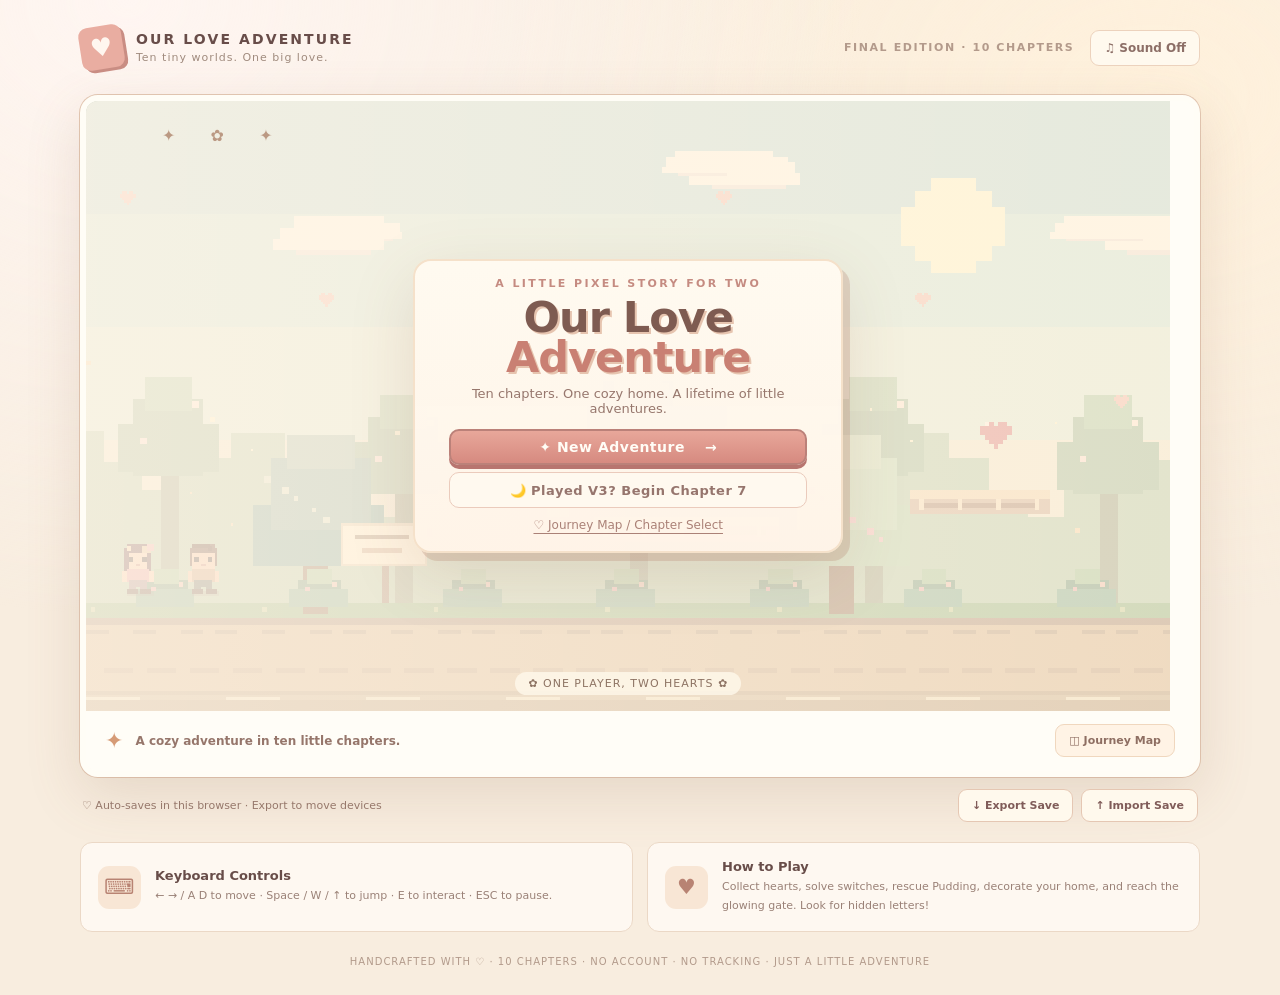
==== Our_Love_Adventure_Final.html @ 459f7eb4 "Add files via upload" ====
<!doctype html>
<html lang="en">
<head>
  <meta charset="UTF-8" />
  <meta name="viewport" content="width=device-width,initial-scale=1,viewport-fit=cover" />
  <meta name="theme-color" content="#fff0db" />
  <meta name="description" content="Our Love Adventure — a cozy ten-chapter pixel adventure about friendship, love, and a little dog named Pudding. Play in your browser!" />
  <meta property="og:title" content="Our Love Adventure · Final Edition" />
  <meta property="og:description" content="Ten tiny worlds. Two hearts. One cozy home. A free pixel adventure made with love." />
  
  <title>Our Love Adventure · Final Edition</title>
  <style>:root{color-scheme:light;--ink:#684d49;--ink2:#9c7e75;--cream:#fff7eb;--paper:#fffdf7;--peach:#eab29d;--rose:#dc897f;--tan:#ead8bd;--shadow:#d4aa90}*{box-sizing:border-box}html,body{margin:0;min-height:100%;font-family:ui-rounded,system-ui,sans-serif;background:radial-gradient(ellipse at 10% 0%,#fff6f2 0,transparent 45%),radial-gradient(ellipse at 90% 10%,#fff1dc 0,transparent 42%),#f8eddf;color:var(--ink)}body{overflow-x:hidden}body:before{content:"";position:fixed;inset:0;pointer-events:none;opacity:.27;background-image:radial-gradient(#d6bfa9 .65px,transparent .65px);background-size:18px 18px}.shell{width:min(1120px,calc(100% - 36px));margin:0 auto;position:relative}.topbar{height:95px;display:flex;align-items:center;justify-content:space-between;gap:12px}.brand{display:flex;align-items:center;gap:13px}.brand-heart{display:grid;place-items:center;background:#e9ada1;box-shadow:3px 3px 0 #c98d83;color:#fff6ef;width:43px;height:43px;font-size:25px;transform:rotate(-9deg);border-radius:9px}.brand strong{display:block;font-size:14px;letter-spacing:2.1px}.brand small{display:block;color:#a08b7e;font-size:11px;margin-top:4px;letter-spacing:1px}.header-actions{display:flex;align-items:center;gap:16px}.version{color:#b39a8b;font-size:11px;letter-spacing:1.6px;font-weight:800}.mini-button{border:1px solid #ecd2bd;background:#fff9ee;border-radius:9px;min-height:36px;padding:0 13px;color:#8c6e66;font:inherit;font-size:12px;font-weight:700;cursor:pointer}.mini-button:hover,.map-button:hover,.soft-button:hover{background:#f9e7d9}.game-shell{border:6px solid #fffdf6;box-shadow:0 18px 55px #8b65502a,0 0 0 1px #e4c8b3;border-radius:18px;background:#fffdf7;overflow:hidden}.game-screen{position:relative;aspect-ratio:16 / 9;overflow:hidden;background:#f5d8be;isolation:isolate}.game-screen canvas{position:absolute;inset:0;width:100%;height:100%;object-fit:contain;image-rendering:pixelated;image-rendering:crisp-edges;display:block}.screen-overlay{position:absolute;inset:0;background:linear-gradient(90deg,#fff4e5c4,#fff1dd91);display:flex;align-items:center;justify-content:center;z-index:7}.menu-card{position:relative;text-align:center;padding:22px 47px 25px;width:min(425px,90%);border:2px solid #f5e1ca;border-radius:18px;box-shadow:7px 8px 0 #bb907b52,0 20px 65px #82594426;background:linear-gradient(180deg,#fffaf1fa,#fff4e8f9)}.landing-ornament{position:absolute;top:25px;left:7%;color:#bb9983;font-size:16px;letter-spacing:5px}.landing-bottom{position:absolute;bottom:16px;font-size:11px;color:#8d7363;letter-spacing:1px;background:#fff9eccc;padding:5px 13px;border-radius:20px}.eyebrow{color:#c58b81;font-weight:800;font-size:11px;letter-spacing:3px}.hero-mark{width:46px;height:45px;margin:8px auto 2px;color:#fff;background:#df9a91;clip-path:polygon(50% 90%,0 37%,0 14%,22% 0,50% 20%,78% 0,100% 14%,100% 37%);font-size:15px;line-height:29px}.menu-card h1{font-size:clamp(29px,4vw,43px);font-weight:900;letter-spacing:-1px;line-height:.95;margin:11px 0 12px;text-shadow:2px 2px #e6c4af;color:#7e5b51}.menu-card h1 span{color:#c98073}.hero-subtitle{font-size:13px;color:#97776d;margin:12px 0 23px}.menu-buttons{display:flex;flex-direction:column;align-items:stretch;gap:9px}.main-button,.soft-button{font-family:inherit;cursor:pointer;border-radius:10px;min-height:42px;font-weight:850;letter-spacing:.5px}.main-button{border:2px solid #bb8179;color:#fffdf6;background:linear-gradient(0deg,#d68a80,#e8a79a);box-shadow:0 4px 0 #b8756f;font-size:14px;display:flex;justify-content:center;align-items:center;gap:20px}.main-button:hover{filter:brightness(1.05)}.main-button:active{transform:translateY(3px);box-shadow:0 1px 0 #b8756f}.soft-button{background:#fff9ef;border:1px solid #ebcbbc;color:#96756d;font-size:13px}.text-button{border:0;background:transparent;color:#ab8177;cursor:pointer;padding:3px;font-size:12px;text-decoration:underline;text-underline-offset:4px;font-family:inherit}.below-screen{min-height:60px;padding:10px 19px;display:flex;gap:12px;align-items:center;justify-content:space-between}.mission{display:flex;align-items:center;gap:12px;color:#96766b;font-size:12px;font-weight:650}.mission-icon{color:#d69b76;font-size:22px}.map-button{padding:9px 13px;background:#fff3e5;color:#8e6e62;border:1px solid #f0d7be;border-radius:9px;font:inherit;font-size:11px;cursor:pointer;white-space:nowrap;font-weight:700}.footer-grid{margin-top:20px;display:grid;grid-template-columns:1fr 1fr;gap:14px}.info-card{background:#fffcf6c4;border:1px solid #ebd8c6;border-radius:12px;padding:16px 17px;display:flex;gap:14px;align-items:center}.info-symbol{width:43px;height:43px;background:#f8e6d5;border-radius:11px;display:grid;place-items:center;font-size:21px;flex-shrink:0;color:#b88373}.info-card h3{margin:0 0 4px;font-size:13px}.info-card p{margin:0;color:#9a8177;font-size:11px;line-height:1.7}.footer-note{text-align:center;color:#b29a8b;font-size:10px;letter-spacing:1px;margin:24px 0 28px}.hud{position:absolute;top:10px;left:10px;right:10px;display:flex;align-items:flex-start;justify-content:space-between;pointer-events:none;z-index:3;gap:8px}.hud-left,.hud-right{display:flex;gap:5px;align-items:center}.hud-left{flex-direction:column;align-items:flex-start}.hud-level,.hud-chapter,.counter,.hud-btn{background:#fff8e9eb;border:1px solid #e4c8ad;color:#835d55;border-radius:6px;box-shadow:2px 2px #c9987845;font-weight:900;font-size:10px;padding:5px 8px;line-height:1.2}.hud-chapter{font-size:9px;color:#a07c70;font-weight:700}.heart-counter{color:#cc766f}.hud-btn{pointer-events:auto;cursor:pointer;padding:4px 8px;font-size:12px}.hud-btn:hover{background:#fff}.hint-pill{position:absolute;left:50%;bottom:25px;transform:translateX(-50%);background:#fff8deeb;border:1px solid #c9a17d;box-shadow:0 3px #9d765c70;border-radius:7px;color:#795a4d;padding:5px 12px;font-size:10px;font-weight:900;z-index:3;white-space:nowrap}.toast{position:absolute;top:62px;left:50%;transform:translateX(-50%);background:#fff8e9;border:2px solid #e0ab8e;color:#a0655b;font-size:11px;font-weight:800;border-radius:8px;padding:6px 13px;z-index:5;box-shadow:3px 3px #d6a08280;max-width:80%;text-align:center}.dialogue{position:absolute;left:5%;right:5%;bottom:5%;min-height:70px;background:#fff9edfa;border:2px solid #d5a98d;border-radius:9px;box-shadow:5px 5px 0 #9c735d91;z-index:6;padding:12px 15px;display:flex;align-items:center;gap:13px}.dialogue-avatar{width:45px;height:45px;border:2px solid #e5b3a0;background:#f8d8cd;border-radius:7px;display:grid;place-items:center;font-size:23px;color:#d7857e;flex-shrink:0}.dialogue-body{flex:1;min-width:0}.dialogue-body strong{font-size:11px;color:#b67669}.dialogue-body p{margin:5px 0;color:#795d55;font-size:12px;line-height:1.6}.dialogue-next{align-self:end;white-space:nowrap;border:0;background:#e8ad9f;border-radius:6px;color:#fff;font-size:11px;font-weight:850;padding:8px 10px;cursor:pointer}.panel-card{background:#fffaf0;border:2px solid #d8b299;border-radius:13px;padding:25px 30px;max-height:90%;overflow-y:auto;width:min(540px,91%);box-shadow:8px 8px 0 #9d71528c;text-align:center}.panel-kicker{font-size:10px;color:#b18c7e;letter-spacing:2px;font-weight:900}.panel-card h2{font-size:25px;color:#86594f;margin:7px 0 9px}.panel-card p{font-size:13px;color:#927469;line-height:1.8;margin:6px 0 14px}.panel-actions{display:flex;flex-direction:column;gap:9px;margin-top:15px}.panel-actions .main-button,.panel-actions .soft-button{min-height:41px}.level-list{display:grid;gap:9px;margin:14px 0;text-align:left}.level-row{display:flex;gap:11px;align-items:center;border:1px solid #ebd4c0;border-radius:8px;padding:12px;background:#fffdf8;text-align:left;color:#8a6860;font:inherit;width:100%;cursor:pointer}.level-row strong{font-size:13px}.level-row small{display:block;color:#b09585;font-size:11px;margin-top:3px}.level-row[disabled]{opacity:.52;cursor:not-allowed}.level-row .level-emoji{font-size:23px}.level-row .level-status{margin-left:auto;font-size:11px;white-space:nowrap;font-weight:800;color:#bb8175}.summary-stats{display:flex;align-items:center;justify-content:center;gap:15px;margin-top:12px}.stat-block{padding:12px;background:#f8eadd;border-radius:8px}.stat-block b{font-size:21px;color:#c78971;display:block}.stat-block small{color:#9d8576;font-size:10px}.touch-bar{display:none;margin:12px 0 0;justify-content:space-between;align-items:center;gap:8px}.touch-group{display:flex;gap:9px}.touch-key{user-select:none;-webkit-user-select:none;touch-action:none;min-width:62px;height:58px;border:2px solid #e1bea5;border-bottom:5px solid #c9a38b;background:#fff9ec;color:#976a62;border-radius:13px;font-family:inherit;font-size:23px;font-weight:900;cursor:pointer;display:flex;align-items:center;justify-content:center;flex-direction:column}.touch-key small{font-size:9px;font-weight:850;margin-top:-2px}.touch-key:active,.touch-key.pressed{transform:translateY(2px);border-bottom-width:3px;background:#fce6d6}.jump-key{background:#ffe8d3}.action-key{background:#f8d7cf;color:#c26f70}.touch-help{font-size:10px;color:#a38a7e}.hidden{display:none!important}@media(max-width:720px){.shell{width:calc(100% - 16px)}.topbar{height:66px}.brand{gap:8px}.brand strong{font-size:11px;letter-spacing:1px}.brand small{font-size:9px}.brand-heart{width:32px;height:32px;font-size:20px}.version{display:none}.mini-button{padding:0 8px;min-height:30px;font-size:10px}.game-shell{border:3px solid #fffdf6;border-radius:11px}.landing-ornament,.landing-bottom{display:none}.menu-card{width:min(340px,90%);padding:11px 18px 12px;box-shadow:3px 4px 0 #bb907b52}.eyebrow{font-size:8px}.hero-mark{display:none}.menu-card h1{font-size:clamp(22px,6vw,31px);margin:6px 0 8px}.hero-subtitle{font-size:10px;margin:5px 0 11px}.menu-buttons{gap:5px}.main-button,.soft-button{min-height:30px;font-size:11px;box-shadow:0 2px 0 #b8756f}.text-button{font-size:10px}.below-screen{padding:7px 8px;min-height:40px}.mission{font-size:10px;gap:5px}.mission-icon{font-size:16px}.map-button{font-size:10px;padding:6px}.hud{top:5px;left:5px;right:5px}.hud-level,.hud-chapter,.counter,.hud-btn{font-size:8px;padding:3px 5px}.hud-chapter{display:none}.hint-pill{font-size:9px;bottom:7px;padding:3px 7px}.toast{top:35px;font-size:9px;padding:3px 6px}.dialogue{left:2%;right:2%;bottom:3%;padding:5px 8px;min-height:47px;gap:7px}.dialogue-avatar{height:31px;width:31px;font-size:16px}.dialogue-body strong{font-size:9px}.dialogue-body p{font-size:10px;margin:2px 0;line-height:1.35}.dialogue-next{font-size:9px;padding:5px}.panel-card{padding:13px 16px;max-height:96%}.panel-card h2{font-size:19px;margin:4px}.panel-card p{font-size:11px;line-height:1.4;margin:5px 0}.panel-kicker{font-size:9px}.level-list{margin:8px 0;gap:5px}.level-row{padding:7px}.level-row strong{font-size:11px}.level-row small{font-size:9px}.level-row .level-emoji{font-size:16px}.panel-actions{margin-top:8px;gap:5px}.panel-actions .main-button,.panel-actions .soft-button{min-height:30px}.footer-grid{grid-template-columns:1fr;gap:8px;margin-top:16px}.info-card{padding:11px}.info-card p{font-size:10px}.touch-bar:not(.hidden){display:flex}.touch-key{min-width:55px;height:52px}.touch-help{display:none}.footer-note{font-size:9px;margin:16px 0}}@media(max-width:390px){.brand small{display:none}.mini-button #audioLabel{display:none}.menu-card{padding:8px 13px}.menu-card h1{font-size:23px}.hero-subtitle{margin:5px 0}.touch-key{min-width:49px;height:48px}}@media(pointer:coarse){.touch-bar:not(.hidden){display:flex}}@media(prefers-reduced-motion:reduce){*{scroll-behavior:auto!important;transition:none!important}}

.v2-next-button{border-color:#b5b9a5;color:#657f73;background:#f0f6e9}.v2-next-button:hover{background:#e7f3e4}.unlock-note{border:1px solid #d4d6ab;background:#f2f5dc;color:#71806c;border-radius:10px;padding:8px;margin:10px 0;font-size:12px;font-weight:700}.ending-teaser{font-size:11px!important}.love-quote{font-weight:900;color:#bc7e73}

/* V3: home decoration and matching outfits */
.home-tools{display:flex;gap:7px;margin-left:auto;margin-right:3px}.home-tools.hidden{display:none!important}.v3-next-button{background:#fff0e9;border-color:#e2bba7;color:#a6756e}.shop-grid{display:grid;gap:8px;margin:13px 0;max-height:205px;overflow-y:auto;text-align:left;padding:2px}.shop-item{background:#fffdf6;border:1px solid #e8d1b8;border-radius:10px;padding:8px 10px;display:flex;align-items:center;gap:10px;text-align:left;font:inherit;cursor:pointer;color:#8a6a5d;width:100%}.shop-item:hover:not(:disabled){background:#fff0e4}.shop-item:disabled{opacity:.64;cursor:default}.shop-icon{font-size:23px;width:28px;text-align:center}.shop-description{display:flex;flex:1;min-width:0;flex-direction:column;gap:3px}.shop-description strong{font-size:12px}.shop-description small{font-size:10px;color:#ad9483}.shop-price{font-size:11px;font-weight:900;color:#b27d70;white-space:nowrap}@media(max-width:720px){.shop-grid{max-height:100px;gap:4px}.shop-item{padding:5px}.shop-icon{font-size:16px}.shop-description strong{font-size:10px}.shop-description small{font-size:8px}.shop-price{font-size:9px}.home-tools{gap:3px}.home-tools .map-button{font-size:9px;padding:5px}.menu-card .v3-next-button{min-height:28px}}@media(max-width:390px){.home-tools .map-button{padding:4px;font-size:8px}.below-screen{gap:3px}.mission{font-size:9px}}

/* Final Edition accessibility / GitHub Pages polish */
:focus-visible{outline:3px solid #aa6b87!important;outline-offset:2px}
button:disabled{cursor:not-allowed;opacity:.6}
.save-bar{display:flex;gap:8px;align-items:center;justify-content:flex-end;flex-wrap:wrap;margin:12px 2px 0}
.save-bar .save-note{font-size:11px;color:#96786b;margin-right:auto}
.save-button{border:1px solid #e5c7b3;border-radius:9px;background:#fff9ed;color:#805c59;padding:9px 13px;font:inherit;font-size:11px;font-weight:750;cursor:pointer}
.save-button:hover{background:#fcebe0}
#menuOverlay .menu-card{width:min(430px,91%);padding:16px 34px}
#menuOverlay .hero-subtitle{margin:7px 0 13px}
#menuOverlay .menu-buttons{gap:7px}
#menuOverlay .main-button,#menuOverlay .soft-button{min-height:36px}
#menuOverlay .eyebrow{letter-spacing:2.4px}
#menuOverlay h1{margin:7px 0 8px}
#menuOverlay .hero-mark{display:none}
@media(max-width:720px){
  .save-bar{justify-content:center}.save-bar .save-note{width:100%;text-align:center}
  #menuOverlay .menu-card{width:min(340px,92%);padding:7px 18px 9px}
  #menuOverlay .eyebrow{font-size:8px;letter-spacing:1px}
  #menuOverlay .menu-card h1{font-size:clamp(20px,5.5vw,26px);margin:4px 0 5px}
  #menuOverlay .hero-subtitle{font-size:9px;margin:4px 0 6px}
  #menuOverlay .menu-buttons{gap:4px}
  #menuOverlay .main-button,#menuOverlay .soft-button{min-height:25px;box-shadow:none;font-size:10px}
  #menuOverlay .text-button{padding:1px}
}
@media(max-width:360px){#menuOverlay .menu-card{padding:5px 13px}#menuOverlay .menu-card h1{font-size:19px}}
@media(min-width:721px){.game-screen{max-height:610px}}
</style>
</head>
<body>
  <div class="shell">
    <header class="topbar">
      <div class="brand"><span class="brand-heart">♥</span><div><strong>OUR LOVE ADVENTURE</strong><small>Ten tiny worlds. One big love.</small></div></div>
      <div class="header-actions"><span class="version">FINAL EDITION · 10 CHAPTERS</span><button class="mini-button" id="audioBtn" aria-label="Toggle sound" title="Toggle sound">♫ <span id="audioLabel">Sound Off</span></button></div>
    </header>
    <main>
      <div class="game-shell">
        <div class="game-screen" id="gameScreen">
          <canvas id="game" width="480" height="270" aria-label="Our Love Adventure pixel platform game. Use keyboard or touch controls." role="img"></canvas>
          <div class="hud hidden" id="hud">
            <div class="hud-left"><span class="hud-level" id="hudLevel">🌸 01 / First Bloom Garden</span><span class="hud-chapter" id="hudObjective">Collect hearts to open the gate</span></div>
            <div class="hud-right"><div class="counter heart-counter">♥ <span id="heartCount">0 / 5</span></div><div class="counter" id="otherCounter" style="display:none"></div><button id="pauseBtn" class="hud-btn" title="Pause / Journey Map" aria-label="Pause game">Ⅱ</button></div>
          </div>
          <div class="hint-pill hidden" id="actionHint">Press E to interact</div>
          <div class="toast hidden" id="toast" role="status" aria-live="polite"></div>
          <div class="screen-overlay" id="menuOverlay">
            <div class="landing-ornament">✦ &nbsp; ✿ &nbsp; ✦</div>
            <div class="menu-card">
              <div class="eyebrow">A LITTLE PIXEL STORY FOR TWO</div>
              <div class="hero-mark">♥</div>
              <h1>Our Love<br/><span>Adventure</span></h1>
              <p class="hero-subtitle">Ten chapters. One cozy home. A lifetime of little adventures.</p>
              <div class="menu-buttons">
                <button id="startBtn" class="main-button">✦ New Adventure <span>→</span></button>
                <button id="continueBtn" class="soft-button hidden">↪ Continue My Story</button>
                <button id="chapterSevenBtn" class="soft-button">🌙 Played V3? Begin Chapter 7</button>
                <button id="selectBtn" class="text-button">♡ Journey Map / Chapter Select</button>
              </div>
            </div>
            <div class="landing-bottom">✿ ONE PLAYER, TWO HEARTS ✿</div>
          </div>
          <div class="screen-overlay hidden" id="panelOverlay"><div class="panel-card" id="panelCard"></div></div>
          <div class="dialogue hidden" id="dialogueBox" role="dialog" aria-label="Story dialogue">
            <span class="dialogue-avatar" id="dialogueAvatar">♥</span>
            <div class="dialogue-body"><strong id="dialogueWho">Narrator</strong><p id="dialogueText"></p></div>
            <button id="dialogueNext" class="dialogue-next">Next <span>›</span></button>
          </div>
        </div>
        <div class="below-screen">
          <div class="mission"><span class="mission-icon">✦</span><span id="missionText">A cozy adventure in ten little chapters.</span></div>
          <div class="home-tools hidden" id="homeTools"><button class="map-button" id="homeShopBtn">🛋️ Furniture</button><button class="map-button" id="homeClothesBtn">🧥 Outfits</button></div>
          <button class="map-button" id="mapBtn">◫ Journey Map</button>
        </div>
      </div>
      <div class="touch-bar hidden" id="touchBar" aria-label="Touch game controls">
        <div class="touch-group"><button id="leftTouch" class="touch-key" aria-label="Move left">◀</button><button id="rightTouch" class="touch-key" aria-label="Move right">▶</button></div>
        <span class="touch-help">Tap to move and explore</span>
        <div class="touch-group"><button id="jumpTouch" class="touch-key jump-key" aria-label="Jump">↑<small>JUMP</small></button><button id="actTouch" class="touch-key action-key" aria-label="Interact">♥<small>ACT</small></button></div>
      </div>
      <div class="save-bar">
        <span class="save-note">♡ Auto-saves in this browser · Export to move devices</span>
        <button class="save-button" id="exportSaveBtn">↓ Export Save</button>
        <button class="save-button" id="importSaveBtn">↑ Import Save</button>
        <input type="file" id="importSaveInput" accept=".json,application/json" style="display:none" aria-label="Choose a saved-game JSON file" />
      </div>
      <div class="footer-grid">
        <div class="info-card"><div class="info-symbol">⌨</div><div><h3>Keyboard Controls</h3><p>← → / A D to move · Space / W / ↑ to jump · E to interact · ESC to pause.</p></div></div>
        <div class="info-card"><div class="info-symbol">♥</div><div><h3>How to Play</h3><p>Collect hearts, solve switches, rescue Pudding, decorate your home, and reach the glowing gate. Look for hidden letters!</p></div></div>
      </div>
      <footer class="footer-note">HANDCRAFTED WITH ♡ · 10 CHAPTERS · NO ACCOUNT · NO TRACKING · JUST A LITTLE ADVENTURE</footer>
    </main>
  </div>
  <script>/* OUR LOVE ADVENTURE — FINAL EDITION
   Offline, single-player pixel adventure. No external assets or libraries.
   Canvas internal resolution: 480 × 270. All world positions are in game pixels.
*/
(() => {
'use strict';
const $ = id => document.getElementById(id);
const canvas = $('game');
const ctx = canvas.getContext('2d', {alpha: false});
ctx.imageSmoothingEnabled = false;
const W=480,H=270,FLOOR=222,KEY='our-love-adventure-final-v4',PREVIOUS_KEY='our-love-adventure-save-v3',OLD_KEY='our-love-adventure-save-v2',ANCIENT_KEY='our-love-adventure-save-v1';
const clamp=(n,a,b)=>Math.max(a,Math.min(b,n));
const range=(a,b)=>Math.abs(a-b);
const seeded=(n)=>((Math.sin(n*17.731+5.42)*43758.5453)%1+1)%1;
const rect=(x,y,w,h,color)=>{ctx.fillStyle=color;ctx.fillRect(Math.round(x),Math.round(y),Math.round(w),Math.round(h));};
const dot=(x,y,color,size=2)=>rect(x,y,size,size,color);
const textAt=(text,x,y,color='#785b4b',font='bold 10px sans-serif',align='left')=>{ctx.fillStyle=color;ctx.font=font;ctx.textAlign=align;ctx.fillText(text,x,y);ctx.textAlign='left'};

const LEVELS=[
 {id:'garden',title:'First Bloom Garden',emoji:'🌸',number:'01',short:'Find courage among the cherry blossoms',width:1910,exit:1780,goal:5,
  grounds:[[0,590],[648,1194],[1272,1910]],platforms:[[225,184,82,11],[365,172,62,11],[765,188,75,11],[893,175,66,11],[1360,178,77,11]],
  hearts:[[145,190],[265,158],[402,146],[516,196],[734,196],[812,162],[925,149],[1081,191],[1344,193],[1391,152],[1570,194]],keys:[],stars:[],
  objects:[{x:132,type:'sign',label:'Garden sign',lines:[['Garden Sign','Welcome! Move with A / D or the arrow keys. Jump with Space. Collect at least five hearts.'],['Garden Sign','At the pink gate, press E or tap the heart button to travel onward.']]},{x:1047,type:'sign',label:'A little promise',lines:[['A Little Promise','Love is not always walking at the same speed. Sometimes it is choosing to wait.']]}],
  intro:[['Narrator','One morning, the stars of love scattered into tiny hearts across a storybook world.'],['Luna','Shall we find the hearts together?'],['Milo','Anywhere, as long as we go together.']],
  outro:[['Luna','The breeze smells like strawberries and spring.'],['Milo','Maybe adventures feel sweeter when we share them.']],
  message:'Collect five hearts, then reach the pink gate.',checkpoint:[42,650,1278]},
 {id:'town',title:'Heartfelt Town',emoji:'🏘️',number:'02',short:'Three keys and a little flower shop',width:1910,exit:1780,goal:5,
  grounds:[[0,620],[674,1155],[1220,1910]],platforms:[[274,191,74,10],[369,188,91,10],[848,191,68,10],[917,174,98,11],[1392,193,92,11]],
  hearts:[[148,194],[318,165],[516,193],[726,190],[885,164],[1055,193],[1278,194],[1463,168],[1631,195]],keys:[[413,161],[966,146],[1447,167]],stars:[],
  objects:[{x:192,type:'sign',label:'Town notice',lines:[['Town Notice','Three golden keys are hidden around town. Collect them and five hearts to unlock the exit.']]},
   {x:771,type:'flower',label:'Flower stall',lines:[['Florist','A small bouquet for two lovely adventurers!'],['Luna','Let’s carry these flowers into our next chapter.']]},
   {x:1161,type:'sign',label:'Coffee shop',lines:[['Coffee Shop','Today’s special: hot chocolate, cake, and an extra spoonful of happiness.']]}],
  intro:[['Narrator','Beyond the garden sits a small town with glowing windows and friendly shops.'],['Milo','I heard three lost keys open its gate.'],['Luna','Then let’s explore. Maybe there is cake, too!']],
  outro:[['Milo','Three keys, one bouquet, and so many little moments.'],['Luna','The sky looks cloudy ahead. Shall we share an umbrella?']],
  message:'Find three keys and five hearts before leaving town.',checkpoint:[42,680,1230]},
 {id:'rain',title:'Promise in the Rain',emoji:'☔',number:'03',short:'Share an umbrella and restore the bridge',width:1910,exit:1780,goal:5,
  grounds:[[0,1064],[1169,1910]],platforms:[[280,188,88,11],[581,184,82,11],[887,186,75,11],[1258,187,87,11],[1544,181,83,11]],
  hearts:[[154,195],[322,161],[565,196],[626,157],[843,191],[922,160],[1200,197],[1291,159],[1575,153],[1690,194]],keys:[],stars:[],
  objects:[{x:186,type:'sign',label:'Rainy-day guide',lines:[['Rainy-day Guide','Find the umbrella and activate both glowing switches.']]},
   {x:748,type:'switch',label:'First rain switch',switchId:'bridge'},
   {x:1367,type:'switch',label:'Second rain switch',switchId:'beacon'}],umbrellaX:465,
  intro:[['Narrator','Soft rain begins to fall, turning puddles into little mirrors.'],['Luna','I think we need an umbrella.'],['Milo','Then let’s find one. Even rainy days can be beautiful together.']],
  outro:[['Luna','Look, a rainbow!'],['Milo','Sunny days and rainy days are both worth sharing.']],
  message:'Find the umbrella, activate two switches, and collect five hearts.',checkpoint:[42,530,1185]},
 {id:'forest',title:'Starlit Forest',emoji:'✨',number:'04',short:'Rescue Pudding and light the forest paths',width:2110,exit:1972,goal:6,
  grounds:[[0,856],[988,1374],[1505,2110]],platforms:[[290,187,74,10],[605,179,81,10],[1075,189,85,10],[1570,181,83,11],[1810,176,92,11]],
  hearts:[[150,196],[318,160],[493,193],[660,154],[800,195],[1082,194],[1132,163],[1318,195],[1590,156],[1745,195],[1846,149]],keys:[],stars:[],
  objects:[{x:159,type:'sign',label:'Forest sign',lines:[['Forest Sign','A little dog is lost nearby. Find him, then light both forest bridges.']]},
   {x:461,type:'dog',label:'Rescue the puppy'},
   {x:754,type:'switch',label:'Pudding’s starlight switch',switchId:'forest_bridge',needs:'dogpartner'},
   {x:1253,type:'switch',label:'Forest glade switch',switchId:'forest_glade',needs:'partner'},
   {x:1680,type:'secret',label:'A moonlit letter',secretId:'moonletter',lines:[['Luna','A tiny glowing envelope!'],['Secret Letter','Every path we walk together becomes a constellation in my heart.'],['Milo','Let’s keep it safe.']] }],
  intro:[['Narrator','Moonlight guides the two adventurers into a softly glowing forest.'],['Luna','Did you hear that little bark?'],['Milo','Let’s see who needs help. Nobody gets left behind.']],
  outro:[['Luna','Pudding has found his people!'],['Milo','Next stop: a bridge above the clouds.']],
  message:'Rescue Pudding, light both bridges, and collect six hearts.',checkpoint:[42,510,1008,1530]},
 {id:'sky',title:'Bridge of Clouds',emoji:'🌈',number:'05',short:'Collect star wishes high above the world',width:2210,exit:2070,goal:7,
  grounds:[[0,488],[618,1060],[1190,1683],[1814,2210]],platforms:[[220,179,85,11],[712,185,78,11],[1340,177,93,11],[1908,181,90,11]],
  hearts:[[153,193],[254,153],[418,193],[670,195],[749,159],[918,195],[1250,195],[1372,152],[1545,193],[1844,195],[1955,155]],
  stars:[[329,199],[825,196],[1460,195],[1940,158]],keys:[],
  objects:[{x:156,type:'sign',label:'Cloud travel guide',lines:[['Travel Guide','Light three cloud switches. Collect at least three star wishes along the way.']]},
   {x:426,type:'switch',label:'Wind switch',switchId:'sky_wind',needs:'partner'},
   {x:990,type:'switch',label:'Pudding’s cloud switch',switchId:'sky_cloud',needs:'dog'},
   {x:1612,type:'switch',label:'Star-wish switch',switchId:'sky_wish',needs:'stars'},
   {x:1925,type:'secret',label:'A wish in a bottle',secretId:'wishbottle',lines:[['Luna','There is a tiny wish bottle in the clouds.'],['Wish Bottle','May we always find each other, no matter how far we wander.'],['Milo','That’s my favorite wish.']]}],
  intro:[['Narrator','The forest opens to islands floating in a sea of clouds.'],['Milo','Some of these bridges only appear when we light their switches.'],['Luna','Then the three of us will make our own path.']],
  outro:[['Luna','The stars found their way home! Look, a light in the distance.'],['Milo','A little house is waiting at the end of the rainbow.']],
  message:'Find three star wishes, light three bridges, and collect seven hearts.',checkpoint:[42,635,1208,1832]},
 {id:'home',title:'Our Cozy Home',emoji:'🏡',number:'06',short:'A place to rest, decorate, and dream',width:1290,exit:1180,goal:5,
  grounds:[[0,1290]],platforms:[],hearts:[[130,197],[319,196],[515,195],[795,195],[1024,194],[1110,197]],keys:[],stars:[],
  objects:[{x:142,type:'sign',label:'Welcome home',lines:[['Welcome Home','Three warm lamps are waiting to be switched on.'],['Welcome Home','Find the furniture shop, decorate with at least two items, and light the lamps before leaving.']]},
   {x:263,type:'switch',label:'Living-room light',switchId:'home_living',needs:'partner'},
   {x:432,type:'decor',label:'Furniture shop'},
   {x:625,type:'switch',label:'Kitchen light',switchId:'home_kitchen',needs:'partner'},
   {x:761,type:'wardrobe',label:'Matching outfits'},
   {x:929,type:'switch',label:'Balcony light',switchId:'home_balcony',needs:'dog'},
   {x:1040,type:'secret',label:'The letter behind the bookshelf',secretId:'homesecret',lines:[['Luna','There is a folded letter behind the bookshelf!'],['Secret Letter','I don’t need a grand adventure every day. Coming home to you is magic enough.'],['Milo','Then let’s keep making ordinary days extraordinary.']]}],
  intro:[['Narrator','At the end of the cloud bridge stands a little home, glowing like a candle.'],['Luna','We made it! It is still a little empty, though.'],['Milo','Let’s light it up, pick some furniture, and make a cozy corner for Pudding.']],
  outro:[['Luna','Every light is glowing. It really feels like home now.'],['Milo','And our journey is not over. Let’s go see what lies beyond our doorstep!'],['Pudding','Woof! Our next adventure awaits!']],
  message:'Light three lamps, buy two decorations, and collect five hearts.',checkpoint:[42,350,670,1010]},
 {id:'lake',title:'Moonlight Lake',emoji:'🌙',number:'07',short:'Follow floating lanterns across the water',width:2070,exit:1930,goal:7,
  grounds:[[0,500],[625,1040],[1160,1540],[1655,2070]],platforms:[[200,174,83,11],[735,181,85,11],[1214,177,85,11],[1710,180,83,11]],
  bridgeGaps:[['lake_one',500,625],['lake_two',1040,1160],['lake_three',1540,1655]],
  hearts:[[137,195],[231,150],[396,194],[667,194],[762,155],[949,193],[1194,195],[1247,151],[1412,193],[1682,194],[1745,153],[1895,193]],
  stars:[[333,193],[829,197],[1333,192],[1738,194]],keys:[],
  objects:[{x:143,type:'sign',label:'Lantern keeper',lines:[['Lantern Keeper','Three moonlit bridges sleep beneath the lake. Light the lanterns to cross.'],['Lantern Keeper','Keep your companion close, and gather three moon sparks for the final lantern.']]},
   {x:444,type:'switch',label:'First lake lantern',switchId:'lake_one',needs:'partner'},
   {x:983,type:'switch',label:'Second lake lantern',switchId:'lake_two',needs:'dog'},
   {x:1479,type:'switch',label:'Third lake lantern',switchId:'lake_three',needs:'stars'},
   {x:1800,type:'secret',label:'Message in a paper boat',secretId:'paperboat',lines:[['Luna','A little paper boat washed up by the shore.'],['Paper Boat','Even across the widest lake, I would always choose the path that leads to you.']]}],
  intro:[['Narrator','Just beyond your new home, a silver lake shimmers under a peach-colored moon.'],['Luna','The lanterns are out! We can bring their light back.'],['Milo','One little flame at a time.']],
  outro:[['Milo','The entire lake looks like the night sky now.'],['Luna','And we made every lantern shine, together.']],
  message:'Collect seven hearts and three moon sparks. Light all three lantern bridges.',checkpoint:[42,640,1178,1670]},
 {id:'carnival',title:'Sweetheart Carnival',emoji:'🎡',number:'08',short:'Playful booths, golden tickets, and warm lights',width:2060,exit:1920,goal:7,
  grounds:[[0,2060]],platforms:[[247,174,86,10],[710,183,96,10],[1221,174,95,10],[1680,181,90,10]],
  hearts:[[144,195],[277,148],[450,195],[651,194],[745,155],[910,194],[1090,193],[1254,150],[1420,194],[1705,155],[1850,193]],
  stars:[[350,196],[940,195],[1510,195],[1808,194]],keys:[],
  objects:[{x:139,type:'sign',label:'Carnival guide',lines:[['Carnival Guide','Collect three golden tickets and turn on all three festival booths.'],['Carnival Guide','Take your time! Every light makes this night a little brighter.']]},
   {x:505,type:'switch',label:'Candy booth',switchId:'fair_candy',needs:'partner'},
   {x:1170,type:'switch',label:'Carousel booth',switchId:'fair_carousel',needs:'dog'},
   {x:1770,type:'switch',label:'Fireworks booth',switchId:'fair_fireworks',needs:'stars'},
   {x:1558,type:'secret',label:'Prize-booth postcard',secretId:'carnivalcard',lines:[['Milo','This little postcard was meant for us.'],['Postcard','The best prize is finding someone who makes ordinary nights feel like a festival.']]}],
  intro:[['Narrator','Music drifts across a meadow. A sleepy carnival is ready to open.'],['Luna','Look at all these candy-colored booths!'],['Milo','Let’s collect the tickets and bring the carnival to life.']],
  outro:[['Luna','The carousel spins, and the carnival glitters!'],['Milo','My favorite ride is whatever we ride together.']],
  message:'Gather three golden tickets, light three booths, and collect seven hearts.',checkpoint:[42,600,1190,1660]},
 {id:'coast',title:'Lighthouse Promise',emoji:'🌊',number:'09',short:'Light the way home beneath a velvet sky',width:2140,exit:2000,goal:8,
  grounds:[[0,700],[826,1430],[1550,2140]],platforms:[[245,174,81,10],[960,174,82,10],[1620,177,85,10]],
  bridgeGaps:[['coast_pier',700,826],['coast_bridge',1430,1550]],
  hearts:[[137,195],[277,149],[450,194],[619,194],[852,195],[998,150],[1170,194],[1350,194],[1574,194],[1659,151],[1850,193],[1960,194]],
  stars:[[341,195],[1100,195],[1730,194],[1850,153]],keys:[],
  objects:[{x:140,type:'sign',label:'Coastal sign',lines:[['Coastal Sign','The lighthouse has gone dark! Restore both sea bridges and collect three sea stars.'],['Coastal Sign','Then light the lighthouse to guide every lost traveler home.']]},
   {x:628,type:'switch',label:'First wooden pier',switchId:'coast_pier',needs:'partner'},
   {x:1355,type:'switch',label:'Second wooden pier',switchId:'coast_bridge',needs:'dog'},
   {x:1910,type:'switch',label:'Lighthouse beacon',switchId:'coast_beacon',needs:'stars'},
   {x:1800,type:'secret',label:'Seaside message bottle',secretId:'coastletter',lines:[['Luna','A note from a traveler long ago.'],['Message Bottle','When the sea is dark, be someone else’s light.']]}],
  intro:[['Narrator','At the edge of the world, the sea whispers against a quiet pier.'],['Luna','The lighthouse is dark. Someone could lose their way.'],['Milo','We have plenty of light to share. Let’s help.']],
  outro:[['Milo','The lighthouse is shining again!'],['Luna','Now every boat can find its way home. So can we.']],
  message:'Collect eight hearts and three sea stars. Restore two piers and the lighthouse.',checkpoint:[42,840,1568]},
 {id:'forever',title:'The Forever Garden',emoji:'💞',number:'10',short:'One last wish beneath a thousand stars',width:2170,exit:2030,goal:9,
  grounds:[[0,2170]],platforms:[[227,177,90,10],[676,178,85,10],[1065,174,85,10],[1500,175,90,10],[1843,180,80,10]],
  hearts:[[138,195],[262,151],[427,195],[609,195],[712,153],[900,194],[1100,148],[1278,195],[1529,150],[1620,195],[1871,153],[1950,194]],
  stars:[[388,196],[947,195],[1444,193],[1804,195]],keys:[],
  objects:[{x:130,type:'sign',label:'Forever Garden sign',lines:[['Garden Sign','This is the final chapter. Bring the four wishing stones to life.'],['Garden Sign','Collect three memory stars and nine hearts, then meet at the glowing archway.']]},
   {x:354,type:'switch',label:'Stone of Laughter',switchId:'wish_laugh',needs:'partner'},
   {x:787,type:'switch',label:'Stone of Courage',switchId:'wish_courage',needs:'dog'},
   {x:1210,type:'switch',label:'Stone of Home',switchId:'wish_home',needs:'partner'},
   {x:1710,type:'switch',label:'Stone of Forever',switchId:'wish_forever',needs:'stars'},
   {x:1885,type:'secret',label:'The last love letter',secretId:'foreverletter',lines:[['Luna','There is one more letter tucked into the flowers...'],['Last Letter','Our adventure was never about finding the perfect place. It was about finding someone to share every place with.'],['Milo','And I would choose this adventure with you again. Every time.']]}],
  intro:[['Narrator','Following the lighthouse beam, the three friends find a garden under a sky full of stars.'],['Milo','Ten chapters, countless small miracles.'],['Luna','Let’s make one final wish together.']],
  outro:[['Luna','All four wishing stones are glowing.'],['Milo','Our story ends here on the map, but not in our hearts.'],['Pudding','Woof! There is always room for one more adventure.']],
  message:'Find nine hearts and three memory stars, light four wishing stones, and reach the final arch.',checkpoint:[42,590,1100,1610]}
];
const HOME_ITEMS=[
 {id:'sofa',name:'Peach Loveseat',price:55,icon:'🛋️',desc:'A soft spot for two',x:200},
 {id:'rug',name:'Heart-Shaped Rug',price:35,icon:'💗',desc:'A little warmth underfoot',x:355},
 {id:'plant',name:'Window Plant',price:35,icon:'🪴',desc:'Growing together, slowly',x:550},
 {id:'books',name:'Storybook Shelf',price:60,icon:'📚',desc:'A shelf full of adventures',x:844},
 {id:'bed',name:'Pudding’s Dog Bed',price:45,icon:'🐶',desc:'A cozy place for Pudding',x:1015},
 {id:'lamp',name:'Starlight Lamp',price:45,icon:'✨',desc:'A little glow at night',x:720},
];
const CLOTHES=[{id:'daily',name:'Adventure Outfits',description:'Our classic look'},{id:'pajama',name:'Cozy Pajamas',description:'Pastel pink and misty blue'},{id:'stars',name:'Starlight Sweaters',description:'Woven with a sky full of stars'}];
const freshProgress=()=>({collected:[],keys:[],stars:[],switches:[],secrets:[],flower:false,umbrella:false,dogRescued:false,seen:[]});
function freshSave(){return {version:4,highestUnlocked:0,lastLevel:0,levels:{},sound:false,finished:false,started:false,dogUnlocked:false,legacyImported:false,coins:110,furniture:[],outfit:'daily'};}
function adaptSave(raw){
 if(!raw||typeof raw!=='object'||!Number.isInteger(raw.highestUnlocked)||![1,2,3,4].includes(raw.version))return null;
 const base=freshSave(),v=raw.version;
 let completed=raw.highestUnlocked;
 if(v===3 && raw.finished)completed=Math.max(completed,6);
 if(v===2 && raw.finished)completed=Math.max(completed,5);
 // Legacy versions used finished=true for their own final level. Keep chapter 10's ending separate.
 const validLevels={};
 for(const l of LEVELS){
  const p=raw.levels?.[l.id];if(!p||typeof p!=='object')continue;
  const clean=freshProgress();
  for(const k of ['collected','keys','stars','switches','secrets','seen'])if(Array.isArray(p[k]))clean[k]=p[k].filter(v=>typeof v==='string'||Number.isInteger(v)).slice(0,80);
  for(const k of ['flower','umbrella','dogRescued'])clean[k]=Boolean(p[k]);
  validLevels[l.id]=clean;
 }
 return {...base,version:4,started:Boolean(raw.started)||completed>0,highestUnlocked:clamp(completed,0,9),lastLevel:clamp(v<4 && raw.finished?completed:(raw.lastLevel||0),0,9),levels:validLevels,sound:Boolean(raw.sound),finished:v===4&&Boolean(raw.finished),dogUnlocked:Boolean(raw.dogUnlocked)||completed>=4,coins:Math.max(0,Math.min(99999,Number(raw.coins)||110)),furniture:Array.isArray(raw.furniture)?raw.furniture.filter(x=>HOME_ITEMS.some(t=>t.id===x)):[],outfit:CLOTHES.some(c=>c.id===raw.outfit)?raw.outfit:'daily',legacyImported:v<4};
}
function loadSave(){try{for(const key of [KEY,PREVIOUS_KEY,OLD_KEY,ANCIENT_KEY]){const raw=JSON.parse(localStorage.getItem(key));const adapted=adaptSave(raw);if(adapted)return adapted;}}catch(e){console.warn('Could not read saved progress',e)}return freshSave();}
let save=loadSave();
function writeSave(){try{localStorage.setItem(KEY,JSON.stringify(save));}catch(e){console.warn('Local save not available',e)}}
function progress(){const id=LEVELS[game.level].id;if(!save.levels[id])save.levels[id]=freshProgress();return save.levels[id];}

let game={mode:'menu',level:0,player:{x:45,y:200,w:14,h:22,vx:0,vy:0,onGround:false,face:1},partner:{x:14,y:200,face:1},dog:{x:-36,y:200,face:1,wag:0},camera:0,ticks:0,particles:[],jumpBuffer:0,hugTick:-400,checkpoint:45,dialogue:[],dialogueIndex:0,afterDialogue:null};
let buttons={left:false,right:false},jumpPressed=false,toastTimeout=null,lastCheckpointToast=-200;
let audioContext=null;
const SOUND_NOTES={collect:720,jump:380,heart:620,puzzle:530,fail:170,finish:800};
function beep(kind='collect'){
 if(!save.sound)return;
 try{const Audio=window.AudioContext||window.webkitAudioContext;if(!Audio)return;if(!audioContext)audioContext=new Audio();if(audioContext.state==='suspended')audioContext.resume();let now=audioContext.currentTime;
 let osc=audioContext.createOscillator(),gain=audioContext.createGain();osc.type='sine';osc.frequency.setValueAtTime(SOUND_NOTES[kind]||520,now);osc.frequency.exponentialRampToValueAtTime((SOUND_NOTES[kind]||520)*1.24,now+.09);gain.gain.setValueAtTime(.0001,now);gain.gain.exponentialRampToValueAtTime(.05,now+.01);gain.gain.exponentialRampToValueAtTime(.0001,now+.21);osc.connect(gain).connect(audioContext.destination);osc.start(now);osc.stop(now+.24);}catch(e){}
}
function soundUpdate(){ $('audioLabel').textContent=save.sound?'Sound On':'Sound Off';$('audioBtn').setAttribute('aria-pressed',String(save.sound)); }
soundUpdate();$('audioBtn').addEventListener('click',()=>{save.sound=!save.sound;soundUpdate();writeSave();beep('heart')});
function toast(msg){const el=$('toast');el.textContent=msg;el.classList.remove('hidden');clearTimeout(toastTimeout);toastTimeout=setTimeout(()=>el.classList.add('hidden'),2450)}
function particles(x,y,color,count=9){for(let i=0;i<count;i++)game.particles.push({x,y,dx:(seeded(game.ticks*3+i)-.5)*3.7,dy:-1.3-seeded(i*21+game.ticks)*2.0,life:35+Math.round(seeded(i+10)*15),color,size:seeded(i+61)> .5?2:3})}
function levelState(){return LEVELS[game.level]}
function updateHUD(){
 const L=levelState(),p=progress();$('hudLevel').textContent=`${L.emoji} ${L.number} / ${L.title}`;$('heartCount').textContent=`${p.collected.length} / ${L.goal}`;
 let objective=`Hearts ${p.collected.length}/${L.goal} · Find the gate`,other='';
 if(game.level===1){other=`🗝 ${p.keys.length}/3`;objective=`Keys ${p.keys.length}/3 · Hearts ${p.collected.length}/${L.goal}`;}
 if(game.level===2){other=`✦ ${p.switches.length}/2`;objective=`Umbrella ${p.umbrella?'✓':'–'} · Switches ${p.switches.length}/2`;}
 if(game.level===3){other=`✦ ${p.switches.length}/2`;objective=`Pudding ${p.dogRescued||save.dogUnlocked?'✓':'–'} · Bridges ${p.switches.length}/2`;}
 if(game.level===4){other=`⭐ ${p.stars.length}/3`;objective=`Wishes ${p.stars.length}/3 · Bridges ${p.switches.length}/3`;}
 if(game.level===5){other=`♥ ${save.coins} coins`;objective=`Lights ${p.switches.length}/3 · Furniture ${save.furniture.length}/2`;}
 if(game.level>=6){const need=game.level===9?4:3;other=`✦ ${p.switches.length}/${need}`;objective=`Stars ${p.stars.length}/3 · Switches ${p.switches.length}/${need}`;}
 $('hudObjective').textContent=objective;$('missionText').textContent=L.message;const counter=$('otherCounter');counter.textContent=other;counter.style.display=other?'block':'none';
}
function getCheckpoint(x){const points=levelState().checkpoint;return points.filter(p=>p<=x).pop()||42}
function initLevel(idx,showIntro=true){
 game.level=clamp(idx,0,LEVELS.length-1);game.player={x:45,y:192,w:14,h:22,vx:0,vy:0,onGround:false,face:1};game.partner={x:12,y:194,face:1};game.dog={x:-30,y:200,face:1,wag:0};game.camera=0;game.checkpoint=42;game.ticks=0;game.particles=[];game.jumpBuffer=0;game.mode='playing';save.lastLevel=game.level;save.started=true;writeSave();
 $('menuOverlay').classList.add('hidden');$('panelOverlay').classList.add('hidden');$('hud').classList.remove('hidden');$('touchBar').classList.remove('hidden');$('homeTools').classList.toggle('hidden',game.level!==5);updateHUD();if(showIntro)startDialogue(levelState().intro);
}
function setMenu(){
 game.mode='menu';game.level=clamp(save.lastLevel,0,LEVELS.length-1);game.camera=0;game.player.x=45;game.player.y=195;game.partner.x=16;game.partner.y=195;
 for(const id of ['hud','touchBar','homeTools','panelOverlay','dialogueBox','actionHint'])$(id).classList.add('hidden');$('menuOverlay').classList.remove('hidden');$('continueBtn').classList.toggle('hidden',!save.started);$('chapterSevenBtn').classList.remove('hidden');
}
function localStorageAvailable(){try{return typeof localStorage!=='undefined'}catch(e){return false}}
function startDialogue(lines,onComplete){game.dialogue=lines;game.dialogueIndex=0;game.afterDialogue=onComplete||null;game.mode='dialogue';$('dialogueBox').classList.remove('hidden');$('actionHint').classList.add('hidden');showDialogue()}
function showDialogue(){const line=game.dialogue[game.dialogueIndex];if(!line)return;$('dialogueWho').textContent=line[0];$('dialogueText').textContent=line[1];$('dialogueAvatar').textContent=line[0]==='Luna'?'🌸':line[0]==='Milo'?'🍯':line[0]==='Pudding'?'🐶':line[0].includes('Florist')?'☕':'✦';}
function nextDialogue(){if(game.mode!=='dialogue')return;game.dialogueIndex++;if(game.dialogueIndex<game.dialogue.length){beep('collect');showDialogue();return}$('dialogueBox').classList.add('hidden');const done=game.afterDialogue;game.afterDialogue=null;game.mode='playing';if(done)done()}
$('dialogueNext').addEventListener('click',nextDialogue);
function showPanel(html,mode='panel'){game.mode=mode;$('actionHint').classList.add('hidden');$('panelCard').innerHTML=html;$('panelOverlay').classList.remove('hidden')}
function hidePanel(){if(game.mode==='complete' || game.mode==='ending')return;$('panelOverlay').classList.add('hidden');game.mode=$('menuOverlay').classList.contains('hidden')?'playing':'menu'}
function showMap(){
 const fromGame=game.mode!=='menu';const rows=LEVELS.map((l,i)=>{const unlocked=i<=save.highestUnlocked;const p=save.levels[l.id]||freshProgress();return `<button class="level-row" data-level="${i}" ${unlocked?'':'disabled'}><span class="level-emoji">${l.emoji}</span><span><strong>CHAPTER ${l.number} · ${l.title}</strong><small>${l.short}</small></span><span class="level-status">${unlocked?`${p.collected.length} ♥`:'🔒 Locked'}</span></button>`}).join('');
 showPanel(`<div class="panel-kicker">TEN CHAPTERS · ONE HEART</div><h2>♡ Journey Map</h2><p>Replay any unlocked chapter. Your collectibles and decorations stay saved.</p><div class="level-list">${rows}</div><div class="panel-actions"><button id="mapClose" class="soft-button">Back to ${fromGame?'Game':'Menu'}</button></div>`,'map');$('mapClose').onclick=hidePanel;document.querySelectorAll('[data-level]').forEach(btn=>btn.addEventListener('click',()=>initLevel(Number(btn.dataset.level))));
}
function showPause(){
 if(game.mode!=='playing')return;
 showPanel(`<div class="panel-kicker">TAKE A LITTLE BREATHER</div><h2>☕ Paused</h2><p>Every step counts. There is no rush when we are together.</p><div class="summary-stats"><div class="stat-block"><b>${progress().collected.length}</b><small>Hearts found</small></div><div class="stat-block"><b>${game.level+1}/${LEVELS.length}</b><small>Chapter</small></div></div><div class="panel-actions"><button id="resumeBtn" class="main-button">▶ Resume</button><button id="panelMapBtn" class="soft-button">◫ Journey Map</button><button id="backMenuBtn" class="soft-button">⌂ Main Menu</button></div>`,'pause');$('resumeBtn').onclick=hidePanel;$('panelMapBtn').onclick=showMap;$('backMenuBtn').onclick=()=>{writeSave();setMenu()};
}
function levelGoalCheck(){
 const L=levelState(),p=progress(),missing=[];
 if(p.collected.length<L.goal)missing.push(`${L.goal-p.collected.length} more heart(s)`);
 if(game.level===1&&p.keys.length<3)missing.push(`${3-p.keys.length} more key(s)`);
 if(game.level===2){if(!p.umbrella)missing.push('Find the umbrella');if(p.switches.length<2)missing.push('Light both rain switches')}
 if(game.level===3){if(!(p.dogRescued||save.dogUnlocked))missing.push('Rescue Pudding');if(p.switches.length<2)missing.push('Light both forest bridges')}
 if(game.level===4){if(p.stars.length<3)missing.push('Find three star wishes');if(p.switches.length<3)missing.push('Light all three cloud bridges')}
 if(game.level===5){if(p.switches.length<3)missing.push('Turn on three lamps');if(save.furniture.length<2)missing.push('Buy two decorations')}
 if(game.level>=6){if(p.stars.length<3)missing.push('Find three glowing stars');const need=game.level===9?4:3;if(p.switches.length<need)missing.push(`Activate ${need-p.switches.length} more switch(es)`)}
 return missing;
}
function finishLevel(){
 if(game.mode==='complete'||game.mode==='ending')return;
 const L=levelState(),p=progress();game.mode='complete';save.highestUnlocked=Math.max(save.highestUnlocked,Math.min(game.level+1,LEVELS.length-1));save.lastLevel=Math.min(game.level+1,LEVELS.length-1);
 if(game.level===LEVELS.length-1)save.finished=true;writeSave();beep('finish');particles(game.player.x+8,game.player.y-8,'#ffdc75',26);
 startDialogue(L.outro,()=>{
  game.mode='complete';
  if(game.level<LEVELS.length-1){
   const bonus=game.level===3?'<div class="unlock-note">🐶 Pudding has joined your adventure!</div>':'';
   showPanel(`<div class="panel-kicker">CHAPTER COMPLETE · ${L.number}</div><h2>♥ ${L.title}</h2><p>Another beautiful chapter. Your next adventure is waiting.</p>${bonus}<div class="summary-stats"><div class="stat-block"><b>${p.collected.length}</b><small>Hearts found</small></div><div class="stat-block"><b>${(p.stars?.length||p.keys?.length||p.switches?.length)||'✓'}</b><small>Extra treasures</small></div></div><div class="panel-actions"><button class="main-button" id="nextLevelBtn">Next Chapter →</button><button class="soft-button" id="finishMenuBtn">Main Menu</button></div>`,'complete');
   $('nextLevelBtn').onclick=()=>initLevel(game.level+1);$('finishMenuBtn').onclick=setMenu;
  }else showEnding();
 });
}
function showEnding(){
 game.mode='ending';const total=LEVELS.reduce((sum,l)=>sum+(save.levels[l.id]?.collected?.length||0),0);
 const secrets=LEVELS.reduce((sum,l)=>sum+(save.levels[l.id]?.secrets?.length||0),0);
 const more=secrets>=7?'<p class="love-quote">💌 Secret ending: You collected every hidden letter. Some love stories are written in tiny moments.</p>':'';
 showPanel(`<div class="panel-kicker">OUR LOVE ADVENTURE · THE END</div><h2>💞 Here’s to Every Tomorrow</h2><p>From the first spring garden to this starlit night, every chapter brought us here.</p><p class="love-quote">“The greatest adventure isn’t finding a perfect world. It’s finding someone who makes every world feel like home.” ♡</p>${more}<div class="summary-stats"><div class="stat-block"><b>10 / 10</b><small>Chapters</small></div><div class="stat-block"><b>${total}</b><small>Hearts found</small></div><div class="stat-block"><b>${secrets} / 7</b><small>Hidden letters</small></div></div><p>🐶 Pudding is cheering for you both. Your story is just beginning.</p><div class="panel-actions"><button class="main-button" id="endingHome">🏡 Visit Our Cozy Home</button><button class="soft-button" id="endingMap">♡ Replay the Journey</button><button class="soft-button" id="endingMenu">⌂ Main Menu</button></div>`,'ending');
 $('endingHome').onclick=()=>initLevel(5,false);$('endingMap').onclick=showMap;$('endingMenu').onclick=setMenu;
}
function shopPanel(){
 if(game.level!==5)return;
 const items=HOME_ITEMS.map(item=>{const owned=save.furniture.includes(item.id),canAfford=save.coins>=item.price;
  return `<button class="shop-item" data-buy="${item.id}" ${owned||!canAfford?'disabled':''}><span class="shop-icon">${item.icon}</span><span class="shop-description"><strong>${item.name}</strong><small>${item.desc}</small></span><span class="shop-price">${owned?'✓ Owned':item.price+' ♥'}</span></button>`}).join('');
 showPanel(`<div class="panel-kicker">OUR COZY HOME · FURNITURE</div><h2>🛋️ Decorate Together</h2><p>Your love coins: <strong>${save.coins} ♥</strong> · Decorations: ${save.furniture.length}/6. Purchased items will appear in their cozy little spots.</p><div class="shop-grid">${items}</div><div class="panel-actions"><button class="soft-button" id="shopClose">Back to Our Home</button></div>`,'shop');
 document.querySelectorAll('[data-buy]').forEach(btn=>btn.addEventListener('click',()=>{const item=HOME_ITEMS.find(item=>item.id===btn.dataset.buy);if(!item||save.furniture.includes(item.id)||save.coins<item.price)return;save.coins-=item.price;save.furniture.push(item.id);writeSave();beep('heart');particles(item.x,180,'#f0bda7',22);updateHUD();shopPanel();toast('♥ Placed: '+item.name)}));$('shopClose').onclick=hidePanel;
}
function wardrobePanel(){
 if(game.level!==5)return;
 const items=CLOTHES.map(item=>`<button class="shop-item" data-outfit="${item.id}"><span class="shop-icon">${item.id==='daily'?'🧸':item.id==='pajama'?'🌙':'⭐'}</span><span class="shop-description"><strong>${item.name}</strong><small>${item.description}</small></span><span class="shop-price">${save.outfit===item.id?'✓ Wearing':'Try on →'}</span></button>`).join('');
 showPanel(`<div class="panel-kicker">TWO LITTLE OUTFITS</div><h2>🧥 Matching Wardrobe</h2><p>Pick a look for today. Milo and Luna will change together.</p><div class="shop-grid">${items}</div><div class="panel-actions"><button class="soft-button" id="wardrobeClose">Keep Exploring</button></div>`,'wardrobe');
 document.querySelectorAll('[data-outfit]').forEach(btn=>btn.addEventListener('click',()=>{save.outfit=btn.dataset.outfit;writeSave();beep('heart');wardrobePanel();toast('✨ Wearing: '+CLOTHES.find(c=>c.id===save.outfit).name)}));$('wardrobeClose').onclick=hidePanel;
}
function beginNew(){
 if(save.started&&typeof window.confirm==='function'&&!window.confirm('Start a new game? This replaces your current progress. Export your save first if you want to keep it.'))return;
 const sound=save.sound;save=freshSave();save.sound=sound;writeSave();initLevel(0);
}
// Returning V3 players can jump to the four brand-new chapters without losing their old file.
$('chapterSevenBtn').onclick=()=>{
 if(save.highestUnlocked<6){save.highestUnlocked=6;save.lastLevel=6;save.started=true;save.dogUnlocked=true;save.coins=Math.max(save.coins,200);writeSave()}
 initLevel(6);
};
$('homeShopBtn').onclick=shopPanel;$('homeClothesBtn').onclick=wardrobePanel;
$('startBtn').onclick=beginNew;$('continueBtn').onclick=()=>initLevel(clamp(save.lastLevel,0,save.highestUnlocked),false);$('selectBtn').onclick=showMap;$('mapBtn').onclick=showMap;$('pauseBtn').onclick=showPause;
// Safe, portable save transfer: use Export on a device and Import on another.
$('exportSaveBtn').onclick=()=>{
 const data=JSON.stringify({game:'Our Love Adventure',exportedAt:new Date().toISOString(),save},null,2);
 const blob=new Blob([data],{type:'application/json'});const url=URL.createObjectURL(blob);const a=document.createElement('a');a.href=url;a.download='our-love-adventure-save.json';document.body.appendChild(a);a.click();a.remove();setTimeout(()=>URL.revokeObjectURL(url),500);
 toast('Save downloaded. Keep it somewhere safe!');
};
$('importSaveBtn').onclick=()=>$('importSaveInput').click();
$('importSaveInput').addEventListener('change',async e=>{
 const file=e.target.files?.[0];if(!file)return;
 try{
  if(file.size>200000)throw Error('File is too large.');
  const data=JSON.parse(await file.text());const raw=data?.save||data;const imported=adaptSave(raw);
  if(!imported)throw Error('This is not a compatible adventure save.');
  if(!window.confirm('Import this save and replace progress on this browser?'))return;
  save=imported;writeSave();soundUpdate();setMenu();toast('Save imported! Your journey is ready.');
 }catch(error){window.alert('Could not import save: '+error.message)}finally{e.target.value='';}
});
function interact(){
 if(game.mode==='dialogue'){nextDialogue();return}if(game.mode!=='playing')return;
 const L=levelState(),p=progress(),x=game.player.x+7;
 if(range(x,L.exit)<42){const missing=levelGoalCheck();if(missing.length){toast('🚪 '+missing.join(' · '));beep('fail')}else finishLevel();return}
 const near=L.objects.map(o=>({...o,dist:range(x,o.x)})).filter(o=>o.dist<35).sort((a,b)=>a.dist-b.dist)[0];
 if(near){
  if(near.type==='sign'){startDialogue(near.lines);return}
  if(near.type==='decor'){shopPanel();return}
  if(near.type==='wardrobe'){wardrobePanel();return}
  if(near.type==='dog'){
   if(p.dogRescued||save.dogUnlocked){toast('🐶 Pudding wags his tail!');beep('heart');particles(near.x,193,'#ffdca7',7);return}
   p.dogRescued=true;save.dogUnlocked=true;game.dog.x=game.player.x-38;game.dog.y=game.player.y+9;writeSave();beep('heart');particles(near.x,199,'#e1b2aa',20);updateHUD();
   startDialogue([['Luna','A little puppy! Are you lost?'],['Milo','His name tag says Pudding. Want to come with us?'],['Pudding','Woof! ♥ Pudding has joined the adventure!']]);return;
  }
  if(near.type==='secret'){
   if(p.secrets.includes(near.secretId)){toast('💌 You already found this secret letter.');return}
   p.secrets.push(near.secretId);writeSave();beep('heart');particles(near.x,184,'#fff3cb',20);startDialogue(near.lines);return;
  }
  if(near.type==='flower'){
   if(!p.flower){p.flower=true;writeSave();particles(near.x,170,'#edaaa4');beep('heart');startDialogue(near.lines)}else startDialogue([['Florist','Carry your flowers gently. Your adventure has only begun!']]);return;
  }
  if(near.type==='switch'){
   if(p.switches.includes(near.switchId)){toast('✨ This switch is already glowing.');return}
   const partnerNear=range(game.partner.x+7,near.x)<65,dogNear=range(game.dog.x+6,near.x)<88;
   if(near.needs==='dogpartner'&&!(p.dogRescued||save.dogUnlocked)){toast('🐶 Rescue Pudding first!');return}
   if(near.needs==='dogpartner'&&(!partnerNear||!dogNear)){toast('💕 Wait for Luna and Pudding!');return}
   if(near.needs==='partner'&&!partnerNear){toast('💕 Wait for Luna to join you!');return}
   if(near.needs==='dog'&&(!save.dogUnlocked||!dogNear)){toast('🐶 Pudding needs to be nearby!');return}
   if(near.needs==='stars'&&p.stars.length<3){toast('⭐ Find three glowing stars first!');return}
   p.switches.push(near.switchId);writeSave();particles(near.x,160,'#ffdf88',24);beep('puzzle');updateHUD();
   const lines={home_living:'The living room feels warmer already!',home_kitchen:'We can bake cookies here someday!',home_balcony:'Woof! The balcony lamp shines!',bridge:'The bridge is back! We can cross safely.',beacon:'The rain is ending. Look at that light!',forest_bridge:'Pudding helped light the first bridge!',forest_glade:'The forest opened a path for us.',sky_wind:'The first cloud bridge is glowing!',sky_cloud:'Pudding made the next bridge appear!',sky_wish:'The final cloud bridge is ready!',lake_one:'A lantern bridge rises from the lake!',lake_two:'Pudding found another hidden path!',lake_three:'Every lantern is reflecting the stars!',fair_candy:'Sweet treats for everyone!',fair_carousel:'The carousel is spinning again!',fair_fireworks:'Look! A thousand lights in the sky!',coast_pier:'The first pier is safe to cross!',coast_bridge:'The second pier is back!',coast_beacon:'The lighthouse can guide everyone home!',wish_laugh:'May we always have reasons to laugh.',wish_courage:'May we be brave for each other.',wish_home:'May home always feel like this.',wish_forever:'May every tomorrow be a new chapter.'};
   startDialogue([[near.needs==='dog'?'Pudding':'Luna',lines[near.switchId]||'A warm light awakens.']]);return;
  }
 }
 if(save.dogUnlocked&&range(x,game.dog.x+6)<29&&game.level>=3){toast('🐾 Pudding nuzzles your hand!');beep('heart');particles(game.dog.x,game.dog.y,'#eebfa5',6);return}
 if(range(x,game.partner.x+7)<50){if(game.ticks-game.hugTick<70){toast('♡ We are already together.');return}game.hugTick=game.ticks;particles(x,game.player.y+4,'#f3a8b6',13);beep('heart');toast(['♡ A big, warm hug!','♥ Even ordinary days sparkle with you.','♡ Hand in hand, all the way.'][Math.floor(seeded(game.ticks)*3)]);return}
 toast('Move closer to a sign, switch, letter, or gate, then press E.');
}
function wantJump(){if(game.mode==='dialogue'){nextDialogue();return}if(game.mode==='playing')game.jumpBuffer=8}
function keydown(e){const tag=document.activeElement?.tagName;if(tag==='INPUT'||tag==='TEXTAREA')return;const key=e.key.toLowerCase();if(['arrowleft','arrowright','arrowup',' ','w','a','d','e','escape','enter'].includes(key))e.preventDefault();if(game.mode==='dialogue'){if(['e',' ','enter'].includes(key)&&!e.repeat)nextDialogue();return}
 if(key==='escape'){if(game.mode==='playing')showPause();else if(['pause','map'].includes(game.mode))hidePanel();return}
 if(game.mode!=='playing')return;if(key==='arrowleft'||key==='a')buttons.left=true;if(key==='arrowright'||key==='d')buttons.right=true;if((key==='arrowup'||key==='w'||key===' ')&&!e.repeat)wantJump();if(key==='e'&&!e.repeat)interact()}
function keyup(e){const key=e.key.toLowerCase();if(key==='arrowleft'||key==='a')buttons.left=false;if(key==='arrowright'||key==='d')buttons.right=false}
document.addEventListener('keydown',keydown);document.addEventListener('keyup',keyup);window.addEventListener('blur',()=>{buttons.left=false;buttons.right=false});
function touchHold(id,key){const el=$(id);el.addEventListener('pointerdown',e=>{e.preventDefault();el.setPointerCapture?.(e.pointerId);el.classList.add('pressed');buttons[key]=true});const end=e=>{e.preventDefault();buttons[key]=false;el.classList.remove('pressed')};el.addEventListener('pointerup',end);el.addEventListener('pointercancel',end);el.addEventListener('lostpointercapture',end)}
touchHold('leftTouch','left');touchHold('rightTouch','right');function tap(id,action){const el=$(id);el.addEventListener('pointerdown',e=>{e.preventDefault();el.classList.add('pressed');action()});['pointerup','pointercancel','pointerleave'].forEach(ev=>el.addEventListener(ev,()=>el.classList.remove('pressed')))}tap('jumpTouch',wantJump);tap('actTouch',interact);

function colliders(){const L=levelState();const base=L.grounds.map(([start,end])=>({x:start,y:FLOOR,w:end-start,h:H-FLOOR}));const plats=L.platforms.map(([x,y,w,h])=>({x,y,w,h}));if(game.level===2 && progress().switches.includes('bridge'))base.push({x:1064,y:FLOOR,w:105,h:H-FLOOR});
 const active=progress().switches;
 if(game.level===3){if(active.includes('forest_bridge'))base.push({x:856,y:FLOOR,w:132,h:H-FLOOR});if(active.includes('forest_glade'))base.push({x:1374,y:FLOOR,w:131,h:H-FLOOR})}
 if(game.level===4){if(active.includes('sky_wind'))base.push({x:488,y:FLOOR,w:130,h:H-FLOOR});if(active.includes('sky_cloud'))base.push({x:1060,y:FLOOR,w:130,h:H-FLOOR});if(active.includes('sky_wish'))base.push({x:1683,y:FLOOR,w:131,h:H-FLOOR})}
 for(const [id,from,to] of (L.bridgeGaps||[]))if(active.includes(id))base.push({x:from,y:FLOOR,w:to-from,h:H-FLOOR});
 return base.concat(plats)}
function respawn(){const x=getCheckpoint(game.player.x);game.player.x=x;game.player.y=FLOOR-22;game.player.vy=0;game.player.onGround=false;game.partner.x=x-27;game.partner.y=FLOOR-22;game.dog.x=x-50;game.dog.y=FLOOR-13;if(game.ticks-lastCheckpointToast>60){toast('☁ It is okay! Try again from the last signpost.');lastCheckpointToast=game.ticks;beep('fail')}}
function step(){game.ticks++;if(game.mode!=='playing')return;
 const L=levelState(),p=progress(),pl=game.player;
 const move=(Number(buttons.right)-Number(buttons.left));pl.vx=move*2.62;if(move)pl.face=move;if(game.jumpBuffer>0)game.jumpBuffer--;if(game.jumpBuffer>0 && pl.onGround){pl.vy=-7.45;pl.onGround=false;game.jumpBuffer=0;beep('jump');particles(pl.x+7,pl.y+20,'#fff2d2',5)}
 pl.x=clamp(pl.x+pl.vx,0,L.width-pl.w);const before=pl.y+pl.h;
 pl.vy=Math.min(pl.vy+.38,9);pl.y+=pl.vy;pl.onGround=false;
 if(pl.vy>=0){let landing=Infinity;for(const s of colliders()){const foot=pl.y+pl.h;if(pl.x+pl.w>s.x+2&&pl.x<s.x+s.w-2&&before<=s.y+7&&foot>=s.y&&s.y<landing)landing=s.y}if(landing<Infinity){pl.y=landing-pl.h;pl.vy=0;pl.onGround=true}}
 if(pl.y>H+30){respawn();return}
 // Slow only very slightly in deep puddles: a visual environmental effect, not a punishment.
 if(game.level===2&&pl.onGround&&[295,1008,1530].some(px=>range(px,pl.x)<14)&&game.ticks%9===0)particles(pl.x+7,FLOOR,'#93c6cd',2);
 game.checkpoint=getCheckpoint(pl.x);
 const followX=pl.x-30;const stepX=clamp((followX-game.partner.x)*.16,-3,3);game.partner.x+=stepX;game.partner.y+=(pl.y-game.partner.y)*.13;game.partner.face=stepX>0.05?1:stepX<-.05?-1:game.partner.face;
  if(save.dogUnlocked || (game.level===3&&p.dogRescued)){
   const toX=game.partner.x-23,stepDog=clamp((toX-game.dog.x)*.19,-3.6,3.6);
   game.dog.x+=stepDog;game.dog.y+=(pl.y+10-game.dog.y)*.2;
   game.dog.face=stepDog>0.05?1:stepDog<-0.05?-1:game.dog.face;game.dog.wag=game.ticks;
  }
 game.camera=clamp(pl.x-149,0,L.width-W);
 for(let i=0;i<L.hearts.length;i++){if(p.collected.includes(i))continue;const item=L.hearts[i];if(range(pl.x+pl.w/2,item[0])<16&&range(pl.y+pl.h/2,item[1])<22){p.collected.push(i);save.coins+=12;writeSave();beep('collect');particles(item[0],item[1],'#f5b0ad');updateHUD();toast(`♥ Hearts ${p.collected.length} / ${L.goal}`)}}
 if(game.level===1){for(let i=0;i<L.keys.length;i++){if(p.keys.includes(i))continue;const item=L.keys[i];if(range(pl.x+7,item[0])<18&&range(pl.y+11,item[1])<20){p.keys.push(i);writeSave();beep('puzzle');particles(item[0],item[1],'#f9d68c',14);updateHUD();toast(`🗝 Keys ${p.keys.length} / 3`)}}}
 if(game.level===2&&!p.umbrella&&range(pl.x+7,L.umbrellaX)<17&&range(pl.y+11,192)<27){p.umbrella=true;writeSave();beep('puzzle');particles(L.umbrellaX,188,'#c2aee9');updateHUD();startDialogue([['Milo','An umbrella! No more soggy shoes.'],['Luna','Let’s share it while we repair the star switches.']])}
 if([4,6,7,8,9].includes(game.level)){for(let i=0;i<L.stars.length;i++){
  if(p.stars.includes(i))continue;const [sx,sy]=L.stars[i];
  if(range(pl.x+7,sx)<17&&range(pl.y+11,sy)<22){p.stars.push(i);writeSave();beep('puzzle');particles(sx,sy,'#fff0ae',12);updateHUD();toast(`⭐ Glowing stars ${p.stars.length} / 3`)}
 }}
 for(let i=game.particles.length-1;i>=0;i--){const q=game.particles[i];q.x+=q.dx;q.y+=q.dy;q.dy+=.058;q.life--;if(q.life<=0)game.particles.splice(i,1)}
 const nearby=[...L.objects.filter(o=>range(pl.x+7,o.x)<38).map(o=>({label:o.label,x:o.x}))];if(range(pl.x+7,L.exit)<44)nearby.push({label:game.level===9?'Finish the adventure':'Next chapter',x:L.exit});if(nearby.length){const first=nearby.sort((a,b)=>range(pl.x-a.x)-range(pl.x-b.x))[0];$('actionHint').textContent=`E / ♥ · ${first.label}`;$('actionHint').classList.remove('hidden')}else{$('actionHint').classList.add('hidden')}
 // Autosave the current chapter and collectibles; returning starts at its safe entrance.
 if(game.ticks%300===0)writeSave();
}
function heart(x,y,color='#e58e91',scale=1){const rows=['0110110','1111111','1111111','0111110','0011100','0001000'];const px=scale;for(let r=0;r<rows.length;r++){for(let c=0;c<rows[r].length;c++)if(rows[r][c]==='1')rect(x+(c-3)*px,y+(r-2)*px,px,px,color)}}
function sparkle(x,y,color='#fff5d4',f=0){dot(x,y-3,color,2);dot(x-3,y,color,2);dot(x+3,y,color,2);dot(x,y+3,color,2);if(f)dot(x,y,color,2)}
function drawCloud(x,y,s=1){rect(x+9*s,y,28*s,5*s,'#fff9e9');rect(x+3*s,y+5*s,44*s,8*s,'#fff9e9');rect(x+0*s,y+10*s,49*s,5*s,'#fff9e9');rect(x+10*s,y+15*s,33*s,2*s,'#f1e4db')}
function drawBackground(){if(game.level===5){drawHomeBackground();return}if(game.level>=6){drawNewChapterBackground();return}if(game.level>=3){drawFantasyBackground();return}const L=levelState(),rain=game.level===2,town=game.level===1;const palettes=rain?['#b7c6c9','#bfcbd0','#c8d3d3','#d4d7d0','#dcd9cf','#e5d6c7']:town?['#b9d9da','#c5ded8','#d5e5d9','#e7e9d7','#f8e7cc','#f8e1c9']:['#c1dedb','#cfe8de','#e1eedc','#f2ebd4','#fae0c9','#f9d6c1'];for(let i=0;i<27;i++)rect(0,i*10,W,11,palettes[Math.min(5,Math.floor(i/5))]);
 const sunX=town?410:rain?405:370,sunY=town?55:rain?48:54;rect(sunX-3,sunY-14,34,31,rain?'#e7e9df':'#fff8d0');rect(sunX+4,sunY-20,20,42,rain?'#e7e9df':'#fff8d0');rect(sunX-9,sunY-7,46,17,rain?'#e7e9df':'#fff8d0');
 for(let i=0;i<13;i++){const cX=Math.round(i*172-game.camera*.18)%700;drawCloud(cX-65,22+(i*29)%58,i%3===0?1.0:.68)}
 if(town){for(let i=0;i<22;i++){const x=Math.round(i*78-game.camera*.27)-90;const hh=40+(i*17)%55;rect(x,170-hh,61,hh+80,i%2?'#abc1b5':'#bbcbbe');for(let d=0;d<3;d++)for(let c=0;c<4;c++)rect(x+9+c*12,177-hh+d*13,5,6,'#dee2ce')}
  for(let i=0;i<17;i++){const x=Math.round(i*132-game.camera*.53)-115;drawBackHouse(x,155+(i%3)*6,i)}
 }else{for(let i=0;i<18;i++){const x=Math.round(i*98-game.camera*.25)-90;const top=160+(i%3)*12;rect(x+10,top,105,H-top,rain?'#a3b6b7':'#b9d0b3');rect(x+33,top-14,65,15,rain?'#a3b6b7':'#b9d0b3');rect(x+56,top-25,24,12,rain?'#a3b6b7':'#b9d0b3')}
  for(let i=0;i<20;i++){const x=Math.round(i*104-game.camera*.48)-90;drawFarTree(x,158+(i%3)*8,rain)}
 }
 // tiny drifting light dots
 if(!rain){for(let i=0;i<23;i++){const x=((i*73-game.camera*.12)%520+520)%520;let y=115+((i*39)%80);dot(x,y,i%2?'#fff5cf':'#f6d9b1',i%3===0?2:1)}}
}
function drawFantasyBackground(){
 const forest=game.level===3;
 const colors=forest?['#546d7e','#657a89','#718c91','#8ca5a0','#abbfb0','#d3d3b7']:['#8199ba','#9ca8c9','#c5b7d1','#edd0cb','#f5ded2','#fbe6cc'];
 for(let i=0;i<27;i++)rect(0,i*10,W,11,colors[Math.min(5,Math.floor(i/5))]);
 if(forest){
  rect(374,29,29,31,'#fff4c7');rect(368,37,41,16,'#fff4c7');rect(369,26,17,10,'#fff4c7');
  for(let i=0;i<52;i++){const x=(i*59-game.camera*.09+800)%W,y=(i*41)%155+8;dot(x,y,i%3===0?'#f7e1b8':'#e4ecdf',i%9===0?2:1)}
  for(let i=0;i<25;i++){const x=Math.round(i*85-game.camera*.27)-90,y=160+(i%4)*8;drawPine(x,y,'#688b8d',.72)}
  for(let i=0;i<21;i++){const x=Math.round(i*116-game.camera*.5)-95,y=196+(i%3)*4;drawPine(x,y,'#658b80',1)}
 }else{
  rect(377,43,50,25,'#fff0cf');rect(387,33,32,44,'#fff0cf');
  for(let i=0;i<30;i++){const x=((i*123-game.camera*.11)%610+610)%610-45,y=13+(i*47)%134;dot(x,y,i%3===0?'#fff4ca':'#fff1e0',i%5===0?2:1)}
  for(let i=0;i<17;i++){const x=Math.round(i*123-game.camera*.28)-80,y=145+(i%4)*9;drawCloud(x,y,.7)}
  for(let i=0;i<14;i++){const x=Math.round(i*158-game.camera*.45)-110,y=194+(i%3)*10;rect(x+5,y+1,100,8,'#bdc4c0');rect(x,y+9,113,5,'#c4cbd0');rect(x+21,y-7,75,10,'#e4ddd2')}
  // pastel pixel rainbow on distant horizon
  for(let k=0;k<4;k++){const c=['#e7b9bf','#ead0ac','#d0d6b7','#b9d3cd'][k];for(let x=341;x<478;x+=3){const yy=171-Math.sin((x-341)/137*Math.PI)*67+k*5;rect(x,yy,3,5,c)}}
 }
}

function drawNewChapterBackground(){
 const palettes={
  6:['#536b86','#677c96','#8194a7','#9facac','#c6c7b6','#d8d2b4'],
  7:['#ae8aa5','#c29bb3','#dab8bc','#f1d2bf','#f9e2c7','#f6ddbd'],
  8:['#5a6c89','#6d839b','#819bab','#9eb3b5','#bbc7bd','#ded5c0'],
  9:['#665f85','#887599','#ab94ae','#cbb7b7','#e4cfc2','#f7dfc7']};
 const c=palettes[game.level];for(let i=0;i<27;i++)rect(0,i*10,W,11,c[Math.min(5,Math.floor(i/5))]);
 const coast=game.level===8,lake=game.level===6,final=game.level===9;
 const moonX=final?370:lake?372:coast?393:408,moonY=final?42:lake?55:coast?56:48;
 rect(moonX-5,moonY-14,32,33,final?'#fff0ca':'#f9e5c3');rect(moonX-11,moonY-6,43,15,final?'#fff0ca':'#f9e5c3');
 for(let i=0;i<65;i++){const x=((i*61-game.camera*.08)%W+W)%W,y=(i*47)%150+10;dot(x,y,i%4?'#f9ebd6':'#fffbd4',i%9===0?2:1)}
 if(lake||coast){rect(0,179,W,53,coast?'#8cabae':'#879daf');for(let i=0;i<26;i++){const x=(i*39-game.camera*.13)%W;rect(x,187+(i*13)%34,22+(i%3)*7,2,coast?'#e4dfc4':'#c8ccd1')}for(let i=0;i<12;i++){const x=i*64-game.camera*.25-35;rect(x,148+(i%3)*5,83,32,coast?'#839d9f':'#798e9c')}}
 else if(final){for(let i=0;i<16;i++){const x=i*75-game.camera*.24;drawPine(x,184,'#998da7',.7)}}
 else {for(let i=0;i<15;i++){const x=i*101-game.camera*.3;rect(x,167-(i%3)*10,87,52,'#bba3b1');rect(x+8,160-(i%3)*10,61,12,'#e6c3c4')}}
}
function drawNewChapterGround(){
 const L=levelState();const colors={6:['#687b83','#b2bfaa'],7:['#b99e99','#f4d7b2'],8:['#748b84','#ced2b3'],9:['#8d8397','#cfc0c7']};const [deep,top]=colors[game.level];
 for(const [a,b] of L.grounds){rect(a,FLOOR,b-a,H-FLOOR,deep);rect(a,FLOOR,b-a,7,top);rect(a,FLOOR+7,b-a,4,'#8a8a8e');for(let x=a;x<b;x+=20){rect(x+4,FLOOR+17,10,2,'#c5b1a2');rect(x+10,FLOOR+29,8,2,'#aaa4a2')}}
 for(const [id,a,b] of (L.bridgeGaps||[]))if(progress().switches.includes(id)){rect(a,FLOOR,b-a,H-FLOOR,'#bda4a5');rect(a,FLOOR,b-a,5,'#fce1ba');for(let x=a+7;x<b;x+=17)rect(x,FLOOR+8,2,H-FLOOR-10,'#927d88')}
 for(const [x,y,w,h] of L.platforms){rect(x,y,w,h,deep);rect(x,y,w,5,top);for(let t=x+9;t<x+w-4;t+=22)rect(t,y+6,8,2,'#e2d0b2')}
}
function paintNewChapterDecor(){
 const L=levelState(),type=game.level;ctx.save();ctx.translate(-Math.round(game.camera),0);
 if(type===6){for(let x=60;x<L.width;x+=178){rect(x-3,192,7,30,'#816f7d');rect(x-12,170,25,20,'#e3bea7');rect(x-15,179,32,11,'#f6dab7');sparkle(x,173,'#fff4cb',game.ticks%30<18)}for(let x=95;x<L.width;x+=107){flower(x,221,'#e6bcc4');rect(x-6,223,19,3,'#9daaa1')}}
 if(type===7){for(let x=40;x<L.width;x+=190){rect(x-25,160,76,62,'#c4949c');rect(x-20,153,66,12,'#fff1d7');rect(x-17,169,60,8,'#e9b7bb');for(let j=0;j<4;j++){rect(x-15+j*14,185,10,17,['#e5d3aa','#bc9fab','#a8c6b2','#e7bcb0'][j]);rect(x-13+j*14,180,6,5,'#fff3d9')}}for(let x=80;x<L.width;x+=125)flower(x,221,'#e9b5b7')}
 if(type===8){for(let x=110;x<L.width;x+=168){rect(x-10,172,9,50,'#8f9185');rect(x-18,167,25,8,'#d9d7c1');rect(x-17,162,23,5,'#ffe3a0');for(let j=0;j<7;j++)rect(x-26+j*7,214,4,4,'#b7c6b4')}rect(1835,94,55,128,'#e1c9af');rect(1827,89,71,9,'#c5a0a5');rect(1847,67,33,24,'#eeddbb');rect(1853,56,21,12,'#fce4b6');for(let x=1844;x<1890;x+=8)rect(x,102,3,110,'#a9ad9e')}
 if(type===9){for(let x=45;x<L.width;x+=171){drawPine(x,222,'#948da8',.63);for(let n=0;n<3;n++)flower(x+28+n*11,221,['#e9a9b4','#d7b2d1','#f1d9a9'][n])}for(let x=150;x<L.width;x+=270){rect(x-28,196,56,26,'#b79aa7');rect(x-22,185,44,16,'#e0b8c0');heart(x,178,'#fff0cc',2)}for(const o of L.objects.filter(o=>o.type==='switch'&&progress().switches.includes(o.switchId))){sparkle(o.x,140,'#fff3bd',true);heart(o.x,158,'#e7b7c4',2)}}
 ctx.restore();
}

function drawPine(x,y,color,scale=1){const w=Math.round(22*scale),h=Math.round(68*scale);rect(x+w/2-2,y-h/3,5,Math.round(h*.55),'#817f79');for(let k=0;k<3;k++){const top=y-h+19*k*scale;const rowW=w+12*k*scale;rect(x-rowW/2+w/2,top,rowW,12*scale,color);rect(x-rowW/2+w/2+4,top-7,Math.max(6,rowW-8),8*scale,k===0?'#83a69a':color)}}
function drawFarTree(x,y,rain){rect(x+19,y-9,8,70,rain?'#879fa0':'#a0aa91');rect(x+7,y-34,31,34,rain?'#8da5a4':'#a6c1a4');rect(x,y-23,45,21,rain?'#8da5a4':'#a6c1a4');rect(x+12,y-44,21,15,rain?'#9eafad':'#b1cead');if(!rain){dot(x+10,y-17,'#fbe1d6',3);dot(x+33,y-33,'#ffebda',3)}}
function drawBackHouse(x,y,i){const b=i%2===0?'#e0c6b0':'#c7d1ba';rect(x,y-40,83,95,b);rect(x+7,y-51,68,13,i%3===0?'#bd9990':'#acaca0');rect(x+17,y-23,16,19,'#fff1d6');rect(x+51,y-23,17,19,'#fff1d6');rect(x+37,y+10,22,36,'#9c8272');rect(x+41,y+13,14,13,'#fce3b6')}
function flower(x,y,c='#e0a9ac'){rect(x,y-5,1,8,'#91a87d');dot(x-2,y-9,c,3);dot(x+1,y-9,c,3);dot(x,y-11,c,2);dot(x,y-8,'#ffeac8',2)}
function bush(x,y){rect(x+2,y-11,19,12,'#779e86');rect(x-2,y-7,26,8,'#87b39a');rect(x+6,y-16,11,7,'#a6c8a0');dot(x+5,y-8,'#e8b2b1',2);dot(x+17,y-10,'#edc3b5',2)}
function drawGround(){if(game.level===5){drawHomeGround();return}if(game.level>=6){drawNewChapterGround();return}if(game.level>=3){drawFantasyGround();return}const L=levelState(),rain=game.level===2,town=game.level===1;for(const [a,b] of L.grounds){rect(a,FLOOR,b-a,H-FLOOR,rain?'#9fa79b':town?'#cfbba3':'#d8b996');rect(a,FLOOR,b-a,7,rain?'#88ac9e':town?'#b8ae96':'#94b98b');rect(a,FLOOR+7,b-a,3,rain?'#83948e':'#ad917d');for(let x=a;x<b;x+=19){rect(x+((Math.floor(x/19)%3)*2),FLOOR+12,10,2,rain?'#879d95':'#b99e83');rect(x+8,FLOOR+29,13,2,rain?'#91a29c':'#c4a587');if((Math.floor(x/19)%4)===0){dot(x+2,FLOOR+2,rain?'#c8d7c4':'#c8d4a2',2)}}}
 if(game.level===2&&progress().switches.includes('bridge')){rect(1064,222,105,45,'#9aa9a2');rect(1064,221,105,5,'#f1cc9a');for(let x=1065;x<1169;x+=12)rect(x,227,2,31,'#7c9392');for(let x=1070;x<1165;x+=23)sparkle(x,214,'#fff1b8')}
 for(const [x,y,w,h] of L.platforms){rect(x,y,w,h,game.level===2?'#a7b6ae':'#d2b49c');rect(x,y,w,4,game.level===2?'#c9d7c5':'#f3d9b6');rect(x+6,y+6,w-12,2,game.level===2?'#81958d':'#ae8d78');for(let i=4;i<w;i+=17)rect(x+i,y+4,2,5,'#f6e1c0')}
}
function drawFantasyGround(){
 const L=levelState(),p=progress(),forest=game.level===3;
 for(const [a,b] of L.grounds){
  rect(a,FLOOR,b-a,H-FLOOR,forest?'#56736e':'#a29eb3');rect(a,FLOOR,b-a,7,forest?'#a5bda6':'#e0d4c2');rect(a,FLOOR+7,b-a,4,forest?'#7d9b85':'#c0bbc4');
  for(let x=a;x<b;x+=20){rect(x+3,FLOOR+18,12,2,forest?'#6d9082':'#898ba1');rect(x+9,FLOOR+31,8,2,forest?'#63847b':'#b4a6af')}
 }
 const bridges=forest?[[856,988,'forest_bridge'],[1374,1505,'forest_glade']]:[[488,618,'sky_wind'],[1060,1190,'sky_cloud'],[1683,1814,'sky_wish']];
 for(const [a,b,key] of bridges)if(p.switches.includes(key)){
  rect(a,FLOOR,b-a,H-FLOOR,forest?'#687f83':'#c7bdc7');rect(a,FLOOR,b-a,7,forest?'#d7d7ae':'#ffeac9');
  for(let x=a+5;x<b;x+=18){rect(x,FLOOR+9,3,29,forest?'#91afa6':'#ad9db6');sparkle(x,FLOOR-10,forest?'#ffedba':'#fff5d9')}
 }
 for(const [x,y,w,h] of L.platforms){rect(x,y,w,h,forest?'#7d9690':'#c7b8b9');rect(x,y,w,5,forest?'#cfdeb7':'#fff0d7');for(let j=7;j<w;j+=19)dot(x+j,y+7,forest?'#5c7b75':'#e2d4ca',3)}
}
function drawTree(x,y,type=0){const trunk='#977b65';rect(x+24,y-33,11,37,trunk);rect(x+18,y-55,22,30,type?'#84a896':'#a9c6a4');rect(x+2,y-44,58,27,type?'#83ada5':'#b6d4b1');rect(x+10,y-65,44,32,type?'#95b7ad':'#c2dcbc');rect(x+17,y-75,30,15,type?'#acc4b5':'#cde3c4');for(let i=0;i<7;i++){const xx=x+7+(i*13)%44,yy=y-57+(i*9)%31;dot(xx,yy,type?'#dee5cf':'#f3c2c6',i%2?2:3)}}
function lamp(x){rect(x-1,166,5,56,'#917f76');rect(x-8,160,19,8,'#8c746d');rect(x-5,168,13,17,'#ffeac3');rect(x-8,167,19,2,'#826b67');rect(x-8,185,19,3,'#826b67');rect(x-9,219,24,3,'#806d69');rect(x-13,151,29,8,'#997e72');rect(x-17,155,37,3,'#b79380')}
function house(x,width=92,variant=0){let y=154;rect(x,y,width,68,variant?'#e7c7ac':'#f1ddc5');rect(x+7,y-13,width-14,13,variant?'#bb9290':'#bdafa1');rect(x+15,y+9,19,23,'#abada9');rect(x+17,y+11,15,18,'#fae4b9');rect(x+width-32,y+10,17,22,'#b4aca0');rect(x+width-30,y+12,13,17,'#fff1ca');rect(x+42,y+37,23,31,'#b28c7e');rect(x+45,y+42,17,11,'#e7c3a6');rect(x+58,y+54,3,3,'#ffe8ad');rect(x+11,y+39,24,4,'#e9b3a3')}
function paintDecor(){if(game.level===5){paintHomeDecor();return}if(game.level>=6){paintNewChapterDecor();return}if(game.level>=3){paintFantasyDecor();return}const L=levelState();ctx.save();ctx.translate(-Math.round(game.camera),0);if(game.level===0){for(let x=72;x<L.width;x+=233){drawTree(x,223,x%3===0?1:0)}for(const [a,b] of L.grounds){for(let x=a+24;x<b;x+=68){if(x%4===0)bush(x,223);else flower(x,221,(x%3===0)?'#f1b7bc':'#f8d7ad')}}
 rect(609,176,2,44,'#ab927b');rect(594,176,27,15,'#fbe9c9');textAt('✿',601,188,'#b98880','12px sans-serif')
 }else if(game.level===1){for(let x=70;x<L.width;x+=205){house(x,92,Math.round(x/205)%2);if(x+132<L.width)lamp(x+130)}for(let x=42;x<L.width;x+=140){flower(x,221,'#e0a6ae');bush(x+20,223)}
 // cafe sign and flower shop decorations
 rect(1120,177,80,26,'#f1e4d1');textAt('COFFEE',1161,196,'#957b6e','bold 10px monospace','center');
 rect(728,183,84,19,'#d3a39c');textAt('FLOWERS',770,196,'#fff7ed','bold 9px monospace','center');for(let j=0;j<5;j++)flower(745+j*11,216,j%2?'#ebc1bd':'#f6d69d');
 }else{for(let x=65;x<L.width;x+=245){drawTree(x,223,1)}for(let x=90;x<L.width;x+=315)lamp(x);for(let x=48;x<L.width;x+=130){bush(x,223)}for(let x of [295,1008,1530]){rect(x-17,220,34,3,'#87abb0');rect(x-10,219,22,2,'#b7d1cd')}}
 ctx.restore()}
function paintFantasyDecor(){
 const L=levelState(),forest=game.level===3;
 ctx.save();ctx.translate(-Math.round(game.camera),0);
 if(forest){
  for(let x=60;x<L.width;x+=186){drawPine(x,224,'#57877a',1.03);drawPine(x+52,224,'#659083',.83)}
  for(const [a,b] of L.grounds)for(let x=a+40;x<b;x+=76){drawMushroom(x,219,x%3===0);if(x%2)flower(x+13,221,'#d5bed5')}
 }else{
  for(const [a,b] of L.grounds){for(let x=a+30;x<b;x+=92){drawSkyFlower(x,218);if(x%2)drawCloud(x+22,181,.42)}}
  for(let i=0;i<15;i++){const x=65+i*150;rect(x,207,15,15,'#c6a6b6');rect(x-4,203,24,5,'#f7dfd1');dot(x+6,198,'#fff1ca',3)}
 }
 ctx.restore();
}

function drawHomeBackground(){
 const colors=['#f3d9be','#f6dec7','#fae8d0','#f5e2ca','#f4e6d6','#faeedd'];
 for(let i=0;i<27;i++)rect(0,i*10,W,10,colors[Math.min(5,Math.floor(i/5))]);
 // Repeating cream wallpaper with a small stitched motif and skirting boards.
 for(let x=0;x<W+30;x+=36){for(let y=27;y<214;y+=36){dot(x+13,y,'#ddc7b1',2);dot(x+18,y+7,'#e4d2c0',2)}}
 rect(0,208,W,14,'#dfc4a9');rect(0,208,W,4,'#f6e4cc');
 for(let x=0;x<W;x+=31)rect(x,236,2,34,'#be9a7f');
}
function drawHomeGround(){
 const L=levelState();rect(0,FLOOR,L.width,H-FLOOR,'#bf9b80');rect(0,FLOOR,L.width,7,'#f1d8b6');rect(0,FLOOR+8,L.width,5,'#9d856f');
 for(let x=0;x<L.width;x+=24){rect(x+2,FLOOR+16,19,2,'#d3b096');rect(x+9,FLOOR+32,13,2,'#ad8b76')}
}
function pixelWindow(x,y,w=76,h=76){
 rect(x-6,y-6,w+12,h+12,'#aa8c80');rect(x,y,w,h,'#9fb8ba');
 rect(x+4,y+4,w-8,h-8,'#9ab1be');rect(x+8,y+18,w-16,18,'#b4bdcc');
 for(let i=0;i<12;i++){dot(x+10+(i*13)%(w-17),y+7+(i*11)%(h-13),'#ffedc6',i%3===0?2:1)}
 rect(x+w/2-2,y,4,h,'#f7e5cf');rect(x,y+h/2-3,w,6,'#f7e5cf');
 rect(x-10,y+h,w+20,7,'#f8e5cd');rect(x+2,y+5,9,h-11,'#e6b8ad');rect(x+w-11,y+5,9,h-11,'#e6b8ad');
}
function drawFurniture(item){const x=item.x,y=FLOOR,kind=item.id;
 if(kind==='sofa'){rect(x-29,y-28,72,27,'#b77e7a');rect(x-25,y-24,64,21,'#dca19a');rect(x-24,y-21,28,14,'#efbcb0');rect(x+8,y-21,27,14,'#edb4a7');rect(x-31,y-20,8,19,'#ac7570');rect(x+39,y-20,8,19,'#ac7570');rect(x-23,y-3,4,5,'#7d685e');rect(x+36,y-3,4,5,'#7d685e');heart(x+4,y-21,'#fff2dc',1)}
 if(kind==='rug'){rect(x-37,y-3,88,6,'#ddb6a9');rect(x-26,y-7,66,5,'#f1d5c5');heart(x+8,y-7,'#d38e8d',1)}
 if(kind==='plant'){rect(x-10,y-17,22,17,'#c89072');rect(x-12,y-19,26,5,'#d7a689');rect(x-2,y-45,5,30,'#73947d');rect(x-21,y-44,25,10,'#83a58a');rect(x-1,y-54,18,13,'#a4c0a0');rect(x-10,y-37,25,10,'#739a81')}
 if(kind==='books'){rect(x-28,y-72,62,70,'#b78f76');rect(x-24,y-67,54,62,'#e9c6a5');for(let n=0;n<3;n++){rect(x-21,y-49+n*19,48,3,'#9c7d6c');for(let b=0;b<5;b++){rect(x-19+b*9,y-65+n*19,6,15,['#a8aea0','#dfaaa5','#d8bc88','#ab99a4','#9bafad'][b])}}}
 if(kind==='bed'){rect(x-22,y-8,50,9,'#bb897a');rect(x-18,y-12,42,9,'#eed7bf');rect(x-14,y-11,33,3,'#cfab97');heart(x+4,y-7,'#d68f91',1)}
 if(kind==='lamp'){rect(x-2,y-54,5,53,'#b59a80');rect(x-20,y-66,41,15,'#ffe3ad');rect(x-13,y-74,27,9,'#f4d29a');rect(x-16,y-1,34,3,'#ab866e');}
}
function paintHomeDecor(){
 ctx.save();ctx.translate(-Math.round(game.camera),0);
 // Hand-drawn connected rooms: lounge, kitchen, bedroom, balcony, and the star door.
 for(let x=0;x<levelState().width;x+=190){rect(x,44,4,179,'#dcc1aa');rect(x+3,44,2,179,'#fff2d9')}
 pixelWindow(77,79,74,63);pixelWindow(548,71,70,63);pixelWindow(963,73,70,64);
 rect(31,119,20,79,'#bfa08a');rect(28,113,26,8,'#efdbbc');rect(25,189,31,32,'#d7ad8e');flower(40,203,'#f1c4c7');
 rect(359,126,60,69,'#cfb093');rect(365,133,48,60,'#e6caaa');rect(369,145,38,3,'#9c8871');rect(377,148,24,17,'#a4b8a5');textAt('HOME',388,143,'#927b6c','bold 8px monospace','center');
 rect(672,121,86,79,'#c89e85');rect(677,127,76,67,'#f6e4c7');rect(690,136,51,19,'#ad9e8c');rect(692,140,47,9,'#e3c4a5');rect(695,163,41,31,'#d4b398');rect(697,168,15,3,'#ad8e80');rect(723,168,11,3,'#ad8e80');
 rect(906,128,44,76,'#b69e8c');rect(909,134,38,66,'#f4e6d1');rect(914,138,29,54,'#dcc6ad');
 for(const o of levelState().objects){if(o.type==='switch'){const enabled=progress().switches.includes(o.switchId);rect(o.x-8,165,16,17,enabled?'#ffedbf':'#b8a4a2');rect(o.x-12,173,24,4,'#ae8e7e');rect(o.x-2,177,4,23,'#b29b8c');if(enabled){rect(o.x-20,153,40,11,'#fff1bf');sparkle(o.x,148,'#fffcda',true)}}}
 rect(1090,119,19,101,'#c6a189');rect(1086,120,26,6,'#eac9ac');rect(1096,125,8,68,'#ffebcf');
 // Little wall paintings.
 rect(480,87,45,39,'#c19784');rect(484,90,37,31,'#fbe2cf');heart(502,105,'#e6a5a1',2);
 rect(813,87,47,42,'#b99b88');rect(817,91,39,33,'#e8dec6');drawPine(826,120,'#8fac97',.33);
 HOME_ITEMS.filter(item=>save.furniture.includes(item.id)).forEach(drawFurniture);
 ctx.restore();
}

function drawMushroom(x,y,large){const c=large?'#d2b8d8':'#c5a6b9';rect(x,y-8,4,9,'#f0dfc7');rect(x-6,y-13,17,6,c);rect(x-3,y-17,11,6,c);dot(x-1,y-15,'#fff3dc',3);if(large)sparkle(x+14,y-16,'#f9e4c4')}
function drawSkyFlower(x,y){rect(x,y-10,2,12,'#789c90');heart(x+1,y-13,'#eed4d3',1)}
function drawSign(o){const x=o.x,y=203;rect(x-1,y-4,3,23,'#a38875');rect(x-19,y-16,38,19,'#e9d5b7');rect(x-18,y-15,36,17,'#fff2d6');rect(x-13,y-11,24,2,'#a98e74');rect(x-10,y-5,18,2,'#d2ae91');}
function drawSwitch(o,on){const x=o.x,y=200;rect(x-8,y,16,22,'#958983');rect(x-10,y,20,4,'#ead3b0');rect(x-5,y-12,10,13,on?'#ffe09f':'#c4bdc5');rect(x-9,y-8,18,5,on?'#f6c87c':'#b0aab9');sparkle(x,y-16,on?'#ffe2a5':'#b8b0c6',on)}
function drawFlowerStall(x){rect(x-29,200,61,22,'#b9947f');rect(x-32,195,67,6,'#f8ddc4');rect(x-25,185,5,10,'#ad917b');rect(x+23,185,5,10,'#ad917b');for(let i=0;i<5;i++)flower(x-20+i*10,198,['#ecb0be','#f2d6a5','#f0c3c4'][i%3]);}
function drawExit(x,y=222,open=false){rect(x-30,y-55,9,55,'#c9a39a');rect(x+22,y-55,9,55,'#c9a39a');rect(x-30,y-72,61,19,'#dcaca1');rect(x-23,y-79,47,13,'#e4b5a8');rect(x-10,y-85,21,7,'#f1cbb7');rect(x-21,y-52,43,50,open?'#f7e8bc':'#f5d8c9');rect(x-19,y-49,39,43,open?'#fff6d9':'#b78e8a');for(let y2=y-45;y2<y-10;y2+=13){dot(x-14,y2,open?'#edce89':'#ead3c2',3);dot(x+13,y2,open?'#edce89':'#ead3c2',3)}heart(x,y-70,open?'#fff7d3':'#f3c0ba',2)}
function drawHomeExit(x,open){
 rect(x-30,110,64,113,'#b98d76');rect(x-24,116,51,104,open?'#f5ddbc':'#d8ac90');rect(x-21,124,44,92,open?'#fff1d0':'#c49a83');rect(x+14,172,6,6,'#f9e6ab');rect(x-39,109,82,8,'#e7c4a3');heart(x,100,open?'#ffedae':'#e9b8b1',2);if(open)sparkle(x,88,'#fff2c5',true);
}
function drawUmbrella(x){rect(x-13,180,26,4,'#aa92b9');rect(x-9,173,18,8,'#bca6d2');rect(x-3,168,7,9,'#d6c6e4');rect(x,181,2,18,'#886c80');rect(x,197,7,2,'#886c80')}
function drawCollectibles(){const L=levelState(),p=progress();ctx.save();ctx.translate(-Math.round(game.camera),0);L.hearts.forEach(([x,y],i)=>{if(p.collected.includes(i))return;const bob=Math.sin(game.ticks*.09+i*3)*2.2;heart(x,y+bob,'#db8589',2);dot(x-4,y-4+bob,'#fff2e8',2);if(i%3===0)sparkle(x+16,y-13+bob,'#ffe8c8',game.ticks%24<12)});
 if(game.level===1)L.keys.forEach(([x,y],i)=>{if(p.keys.includes(i))return;const bob=Math.sin(game.ticks*.08+i*2)*2;rect(x-2,y-4+bob,8,8,'#fff1bd');rect(x,y-2+bob,4,4,'#e3b56f');rect(x+5,y+3+bob,3,11,'#dfb76d');rect(x+5,y+10+bob,7,3,'#dfb76d');rect(x+11,y+10+bob,2,5,'#dfb76d');sparkle(x-8,y-10,'#ffe7a8')});
 if(game.level===2&&!p.umbrella)drawUmbrella(L.umbrellaX);
 for(const o of L.objects){if(o.type==='sign')drawSign(o);else if(o.type==='flower')drawFlowerStall(o.x);else if(o.type==='switch')drawSwitch(o,p.switches.includes(o.switchId))}
 if(game.level>=3){
  for(const o of L.objects){if(o.type==='dog'&&!save.dogUnlocked&&!p.dogRescued){drawDog(o.x-6,207,true)}
   if(o.type==='secret'){const found=p.secrets?.includes(o.secretId);drawSecret(o.x,found)}
  }
  if([4,6,7,8,9].includes(game.level)){L.stars.forEach(([x,y],i)=>{if(p.stars.includes(i))return;sparkle(x,y+Math.sin(game.ticks*.08+i)*2,'#fff3b9',true);dot(x-1,y-1,'#fee9a9',3)})}
 }
 const open=levelGoalCheck().length===0;if(game.level===5)drawHomeExit(L.exit,open);else drawExit(L.exit,FLOOR,open);
 if(game.level===2&&p.umbrella){/* A tiny carried umbrella indicates progress. */}
 ctx.restore()}
function drawSecret(x,found){rect(x-9,195,19,13,found?'#a2a7a0':'#fff0d7');rect(x-7,196,15,10,found?'#87978e':'#f5d4ba');rect(x-5,194,12,2,'#f7e8be');heart(x,193,found?'#b5bea9':'#e39a9e',1);if(!found)sparkle(x+13,180,'#fff0be')}
function drawDog(x,y,sit=false){x=Math.round(x);y=Math.round(y);const wag=Math.sin(game.ticks*.31)>0;
 rect(x+1,y+5,17,8,'#c99970');rect(x+2,y+12,4,4,'#876c5e');rect(x+14,y+12,4,4,'#876c5e');
 rect(x+16,y+2,13,12,'#e5ba8d');rect(x+16,y,4,6,'#947463');rect(x+24,y-1,4,6,'#947463');
 rect(x+26,y+6,5,3,'#f5dec1');dot(x+24,y+4,'#58494c',2);dot(x+30,y+7,'#7c5962',2);
 rect(x-2,y+(wag?4:7),6,3,'#e7b991');rect(x+8,y+5,5,5,'#f2dbc4');
 if(!sit&&Math.sin(game.ticks*.27)>0)rect(x+13,y+13,4,4,'#ae856e');
}
function drawAvatar(x,y,which,face=1,walk=0){x=Math.round(x);y=Math.round(y);const player=which==='player';const hair=player?'#76574e':'#77555d',skin=player?'#f5c9ac':'#f8d1b5',shirt=player?'#d2a98c':'#e8a6aa',shorts=player?'#797d76':'#ab8e95',shoe='#78645e';
 const selected=save.outfit||'daily';const playerShirt=selected==='pajama'?'#a7c0cc':selected==='stars'?'#8a9f9e':shirt;const partnerShirt=selected==='pajama'?'#eeb6ba':selected==='stars'?'#d9b4c4':shirt;const bounce=walk?Math.abs(Math.sin(game.ticks*.28))*.8:0;y=Math.round(y-bounce);rect(x+2,y+1,10,2,hair);rect(x+1,y+3,12,8,hair);rect(x+2,y+5,10,7,skin);rect(x+3,y+7,2,2,'#594c4c');rect(x+9,y+7,2,2,'#594c4c');rect(x+6,y+10,2,1,'#ce9184');
 if(player){rect(x+2,y+1,8,2,'#674d44');dot(x+9,y+2,'#654a44')}else{rect(x+1,y+5,2,9,hair);rect(x+11,y+5,2,9,hair);rect(x+2,y+2,2,2,'#f5d9b4');rect(x+9,y+2,4,3,'#e6c5a0');dot(x+11,y+1,'#eeb3b5',3)}
 rect(x+2,y+12,10,6,player?playerShirt:partnerShirt);if(selected==='stars'){dot(x+6,y+13,'#ffefb5',2);}rect(x+0,y+13,2,5,skin);rect(x+12,y+13,2,5,skin);rect(x+3,y+17,8,3,shorts);
 const legshift=walk?Math.round(Math.sin(game.ticks*.24)*2):0;rect(x+3,y+19,3,3+Math.max(0,legshift),shorts);rect(x+8,y+19,3,3+Math.max(0,-legshift),shorts);rect(x+2,y+21+Math.max(0,legshift),5,2,shoe);rect(x+8,y+21+Math.max(0,-legshift),5,2,shoe);
 if(face<0){/* Sprite is visually symmetric; facing remains part of movement state. */}
}
function paintActors(){ctx.save();ctx.translate(-Math.round(game.camera),0);const pl=game.player,pn=game.partner;const groundShadow=(x,y)=>{rect(x+2,Math.min(FLOOR+3,y+22),12,2,'#957a7544')};groundShadow(pn.x,pn.y);groundShadow(pl.x,pl.y);drawAvatar(pn.x,pn.y,'partner',pn.face,range(pn.x,pl.x-30)>4);drawAvatar(pl.x,pl.y,'player',pl.face,Math.abs(pl.vx)>.1);
 if(game.level>=3&&(save.dogUnlocked||progress().dogRescued))drawDog(game.dog.x,game.dog.y);
 if(game.level===2&&progress().umbrella){const anchorX=pn.x+10,anchorY=pn.y-8;rect(anchorX-10,anchorY,24,4,'#af91bd');rect(anchorX-7,anchorY-5,18,6,'#c2accc');rect(anchorX-3,anchorY-9,10,5,'#d6c3df');rect(anchorX+2,anchorY+4,2,13,'#a38b9a');}
 for(const q of game.particles){rect(q.x,q.y,q.size,q.size,q.color)}
 if(game.ticks-game.hugTick<26){const mid=(pl.x+pn.x)/2+7;heart(mid,Math.min(pn.y,pl.y)-11-Math.sin(game.ticks*.25)*4,'#e698a8',1)}
 ctx.restore()}
function drawRain(){const dark=game.level===2;if(!dark||game.mode==='ending')return;for(let i=0;i<82;i++){const x=((i*61+game.ticks*(1+(i%3)))%W+W)%W;let y=(i*41+game.ticks*(3+(i%2)))%H;rect(x,y,1,i%3===0?6:4,'#e8f1eb77')}for(let i=0;i<20;i++){const x=(i*79+game.ticks*.28)%W;dot(x,225,'#e9e7d688',1)}}
function drawCheckpointMarkers(){ctx.save();ctx.translate(-Math.round(game.camera),0);const c=levelState().checkpoint;for(let i=1;i<c.length;i++){const x=c[i];rect(x,198,3,24,'#a28d7a');rect(x-2,193,20,12,'#f5e6c8');textAt('⌂',x+7,203,'#b68d7e','bold 9px sans-serif','center')}ctx.restore()}
function paintOverlayEdges(){rect(0,H-9,W,9,game.level===5?'#b88f78':game.level===3?'#52796f':game.level===4?'#c3b1be':game.level===2?'#a0b4aa':'#bca183');rect(0,H-7,W,2,game.level===5?'#e8c6a6':game.level===3?'#89aca1':game.level===4?'#e5d2c9':game.level===2?'#97a89e':'#cbb392');for(let i=0;i<9;i++)rect(i*62+Math.round(game.camera*.3)%34,H-6,24,1,'#eee0bf')}
function drawFireflies(){
 if(![3,4,6,8,9].includes(game.level))return;
 for(let i=0;i<24;i++){
  const x=((i*71+Math.sin(game.ticks*.008+i)*13-game.camera*.26)%W+W)%W;
  const y=45+(i*41)%155+Math.sin(game.ticks*.028+i*2)*6;
  dot(x,y,game.level===3?(i%3===0?'#fff2c4':'#bedad2'):'#fff7d9',i%5===0?2:1);
 }
}
function render(){ctx.imageSmoothingEnabled=false;drawBackground();ctx.save();ctx.translate(-Math.round(game.camera),0);drawGround();ctx.restore();paintDecor();drawCheckpointMarkers();drawCollectibles();paintActors();drawRain();drawFireflies();paintOverlayEdges();
 if(game.mode==='ending'){for(let i=0;i<34;i++){let x=(i*83+Math.sin(game.ticks*.013+i)*18)%W,y=15+(i*31)%185;sparkle(x,y,['#fff0ab','#f7c4cb','#e9f2d8'][i%3],true)}}if(game.mode==='menu'){rect(0,0,W,H,'#ffffff12');for(let i=0;i<6;i++){const x=18+i*88,y=42+(i%3)*45;heart(x,y,'#f3c4b8',1)}}}
let last=0,acc=0;function frame(time){let delta=Math.min(100,time-last||16.67);last=time;acc+=delta;let steps=0;while(acc>=16.6667&&steps<6){step();acc-=16.6667;steps++}render();requestAnimationFrame(frame)}
setMenu();requestAnimationFrame(frame);
window.OLA_DEBUG={getState:()=>({mode:game.mode,level:game.level,playerX:game.player.x,playerY:game.player.y,hearts:progress().collected.length,keys:progress().keys.length,switches:progress().switches.length,umbrella:progress().umbrella,dog:save.dogUnlocked,stars:progress().stars?.length,coins:save.coins,furniture:[...save.furniture],outfit:save.outfit,secrets:progress().secrets?.length,save}),jump:wantJump,interact,shopPanel,wardrobePanel,loadLevel:initLevel,step,finishLevel,reset:()=>{save=freshSave();writeSave();setMenu()},moveTo:(x,y=FLOOR-22)=>{game.player.x=x;game.player.y=y;game.player.vy=0;game.player.onGround=true;game.camera=clamp(x-149,0,levelState().width-W)},progress:()=>progress(),levelData:()=>levelState(),colliders:()=>colliders()};
})();
</script>
</body>
</html>
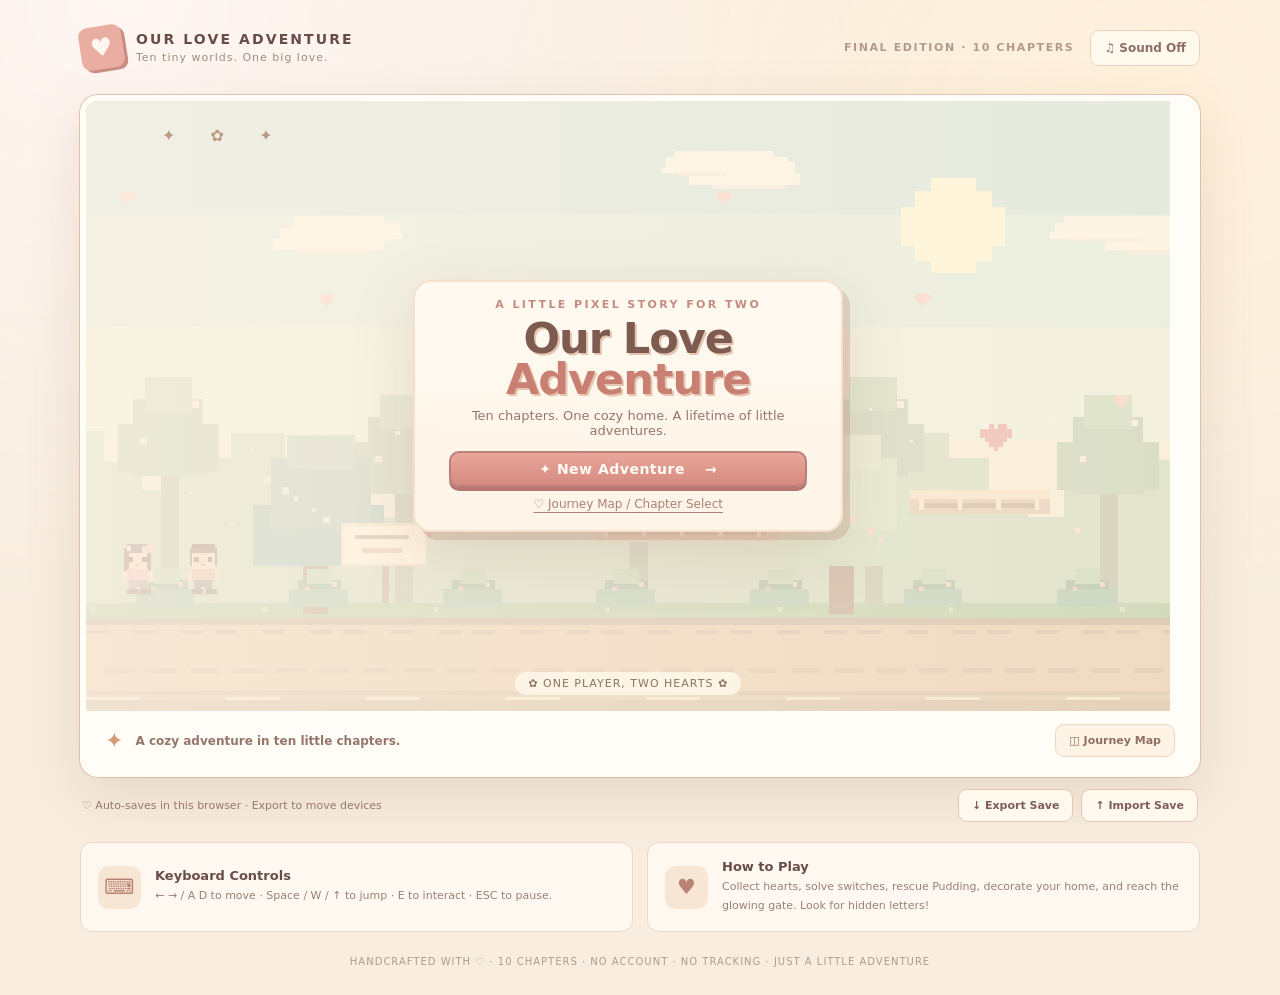
==== commit 874401c3: "Add files via upload" ====
--- a/Our_Love_Adventure_Final.html
+++ b/Our_Love_Adventure_Final.html
@@ -70,7 +70,6 @@
               <div class="menu-buttons">
                 <button id="startBtn" class="main-button">✦ New Adventure <span>→</span></button>
                 <button id="continueBtn" class="soft-button hidden">↪ Continue My Story</button>
-                <button id="chapterSevenBtn" class="soft-button">🌙 Played V3? Begin Chapter 7</button>
                 <button id="selectBtn" class="text-button">♡ Journey Map / Chapter Select</button>
               </div>
             </div>
@@ -303,7 +302,7 @@
 }
 function setMenu(){
  game.mode='menu';game.level=clamp(save.lastLevel,0,LEVELS.length-1);game.camera=0;game.player.x=45;game.player.y=195;game.partner.x=16;game.partner.y=195;
- for(const id of ['hud','touchBar','homeTools','panelOverlay','dialogueBox','actionHint'])$(id).classList.add('hidden');$('menuOverlay').classList.remove('hidden');$('continueBtn').classList.toggle('hidden',!save.started);$('chapterSevenBtn').classList.remove('hidden');
+ for(const id of ['hud','touchBar','homeTools','panelOverlay','dialogueBox','actionHint'])$(id).classList.add('hidden');$('menuOverlay').classList.remove('hidden');$('continueBtn').classList.toggle('hidden',!save.started);
 }
 function localStorageAvailable(){try{return typeof localStorage!=='undefined'}catch(e){return false}}
 function startDialogue(lines,onComplete){game.dialogue=lines;game.dialogueIndex=0;game.afterDialogue=onComplete||null;game.mode='dialogue';$('dialogueBox').classList.remove('hidden');$('actionHint').classList.add('hidden');showDialogue()}
@@ -368,11 +367,6 @@
  if(save.started&&typeof window.confirm==='function'&&!window.confirm('Start a new game? This replaces your current progress. Export your save first if you want to keep it.'))return;
  const sound=save.sound;save=freshSave();save.sound=sound;writeSave();initLevel(0);
 }
-// Returning V3 players can jump to the four brand-new chapters without losing their old file.
-$('chapterSevenBtn').onclick=()=>{
- if(save.highestUnlocked<6){save.highestUnlocked=6;save.lastLevel=6;save.started=true;save.dogUnlocked=true;save.coins=Math.max(save.coins,200);writeSave()}
- initLevel(6);
-};
 $('homeShopBtn').onclick=shopPanel;$('homeClothesBtn').onclick=wardrobePanel;
 $('startBtn').onclick=beginNew;$('continueBtn').onclick=()=>initLevel(clamp(save.lastLevel,0,save.highestUnlocked),false);$('selectBtn').onclick=showMap;$('mapBtn').onclick=showMap;$('pauseBtn').onclick=showPause;
 // Safe, portable save transfer: use Export on a device and Import on another.
